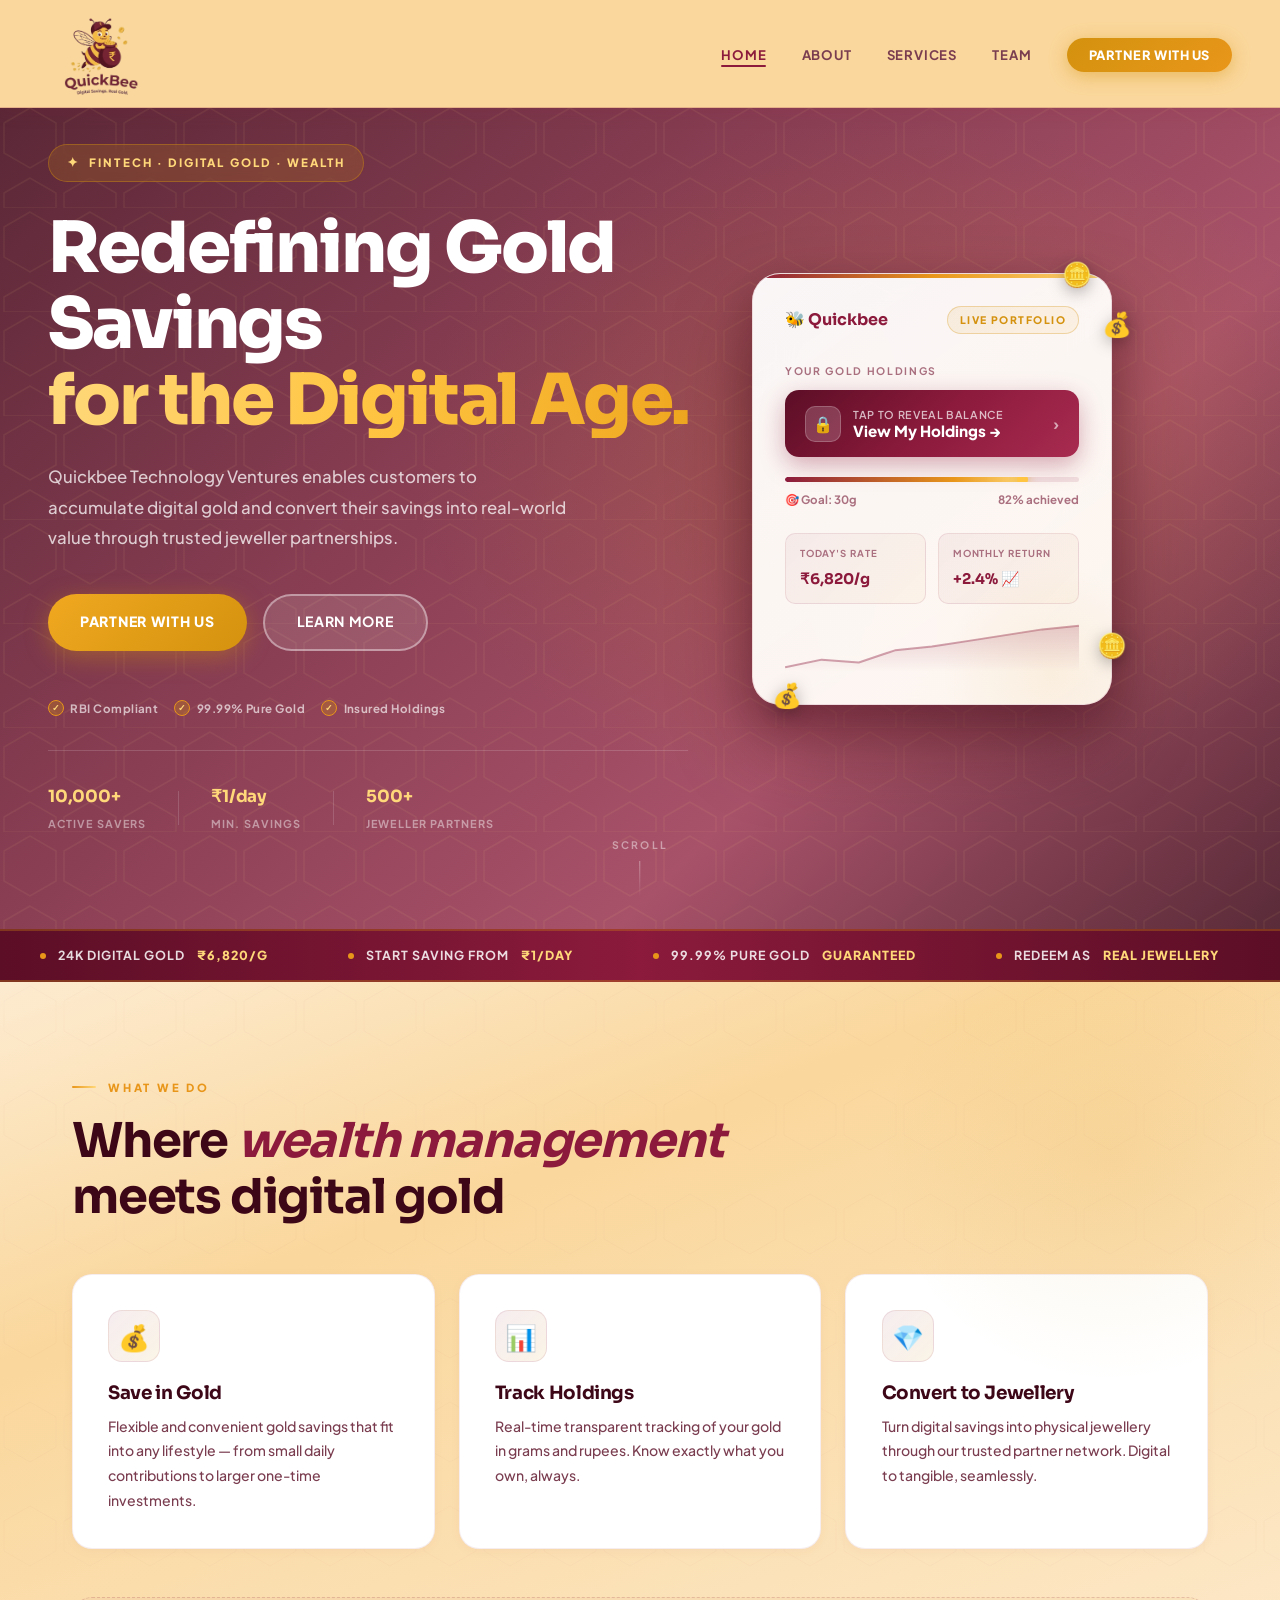
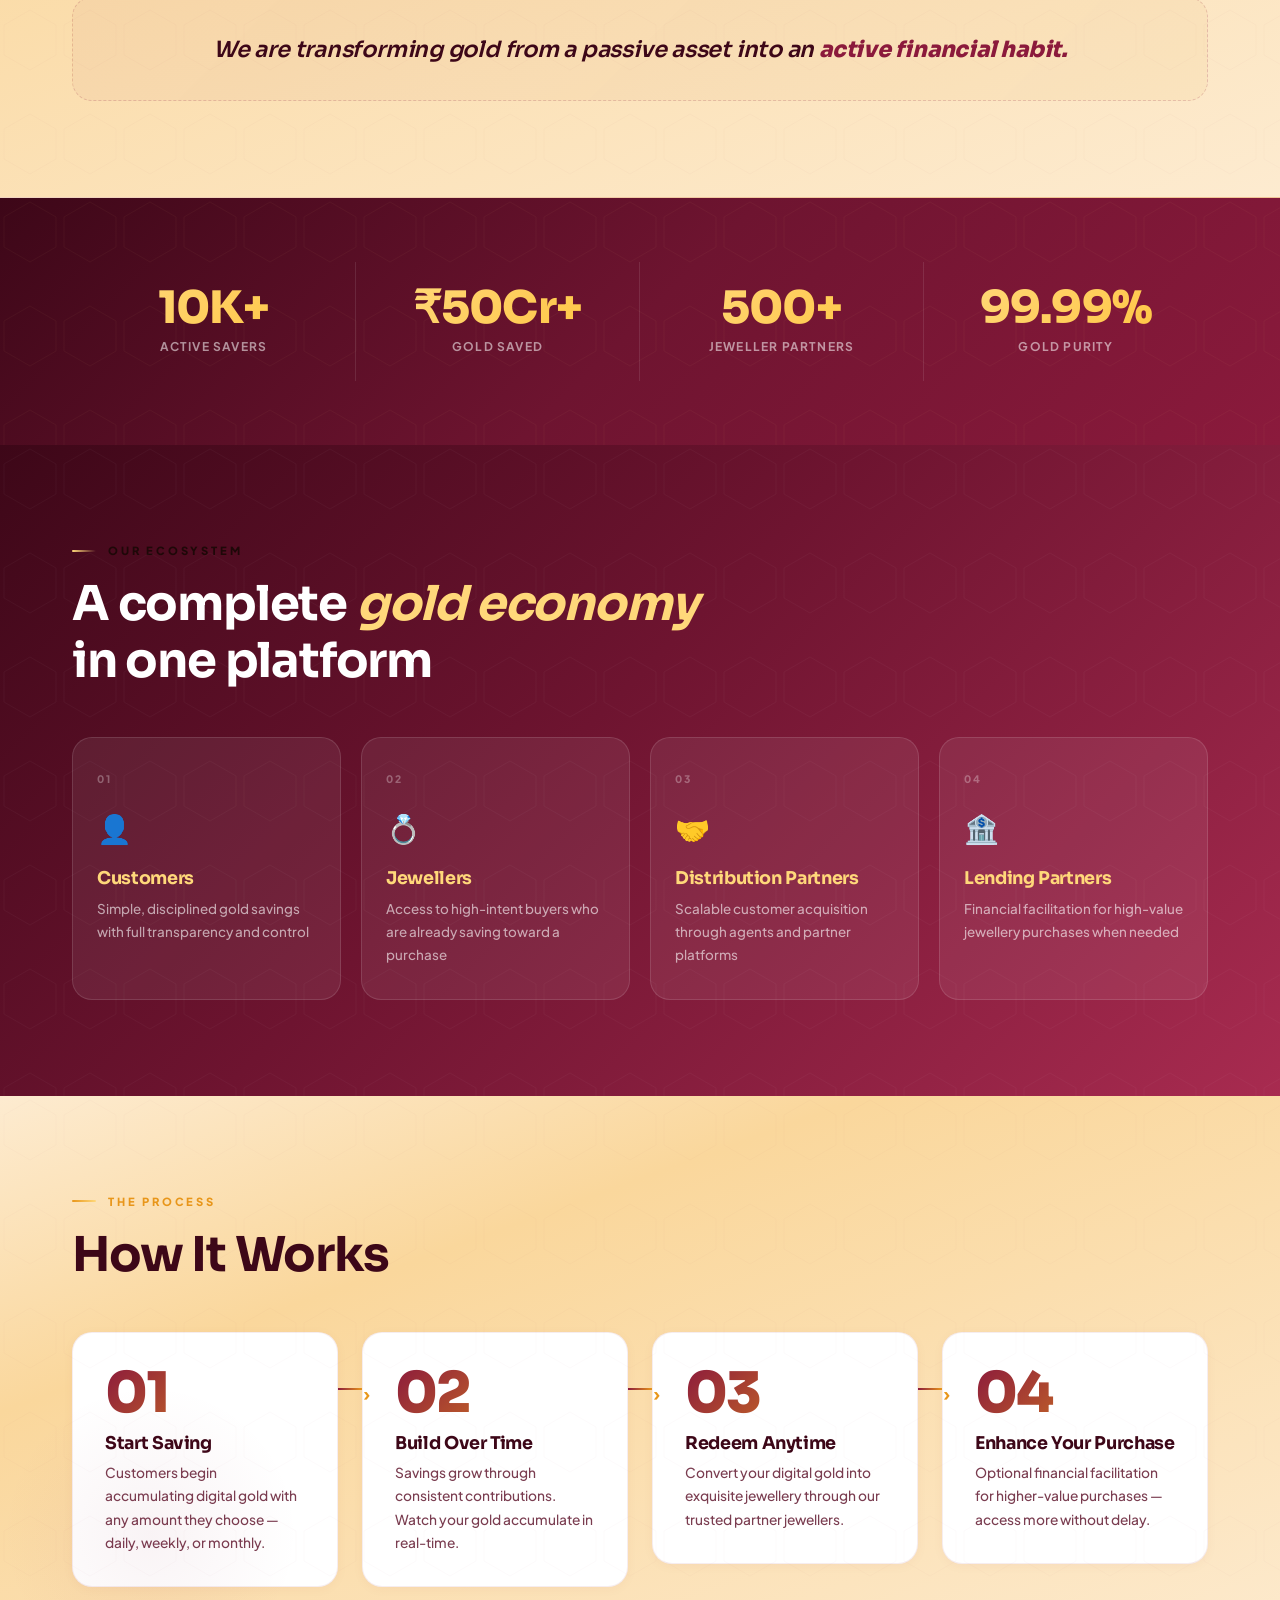
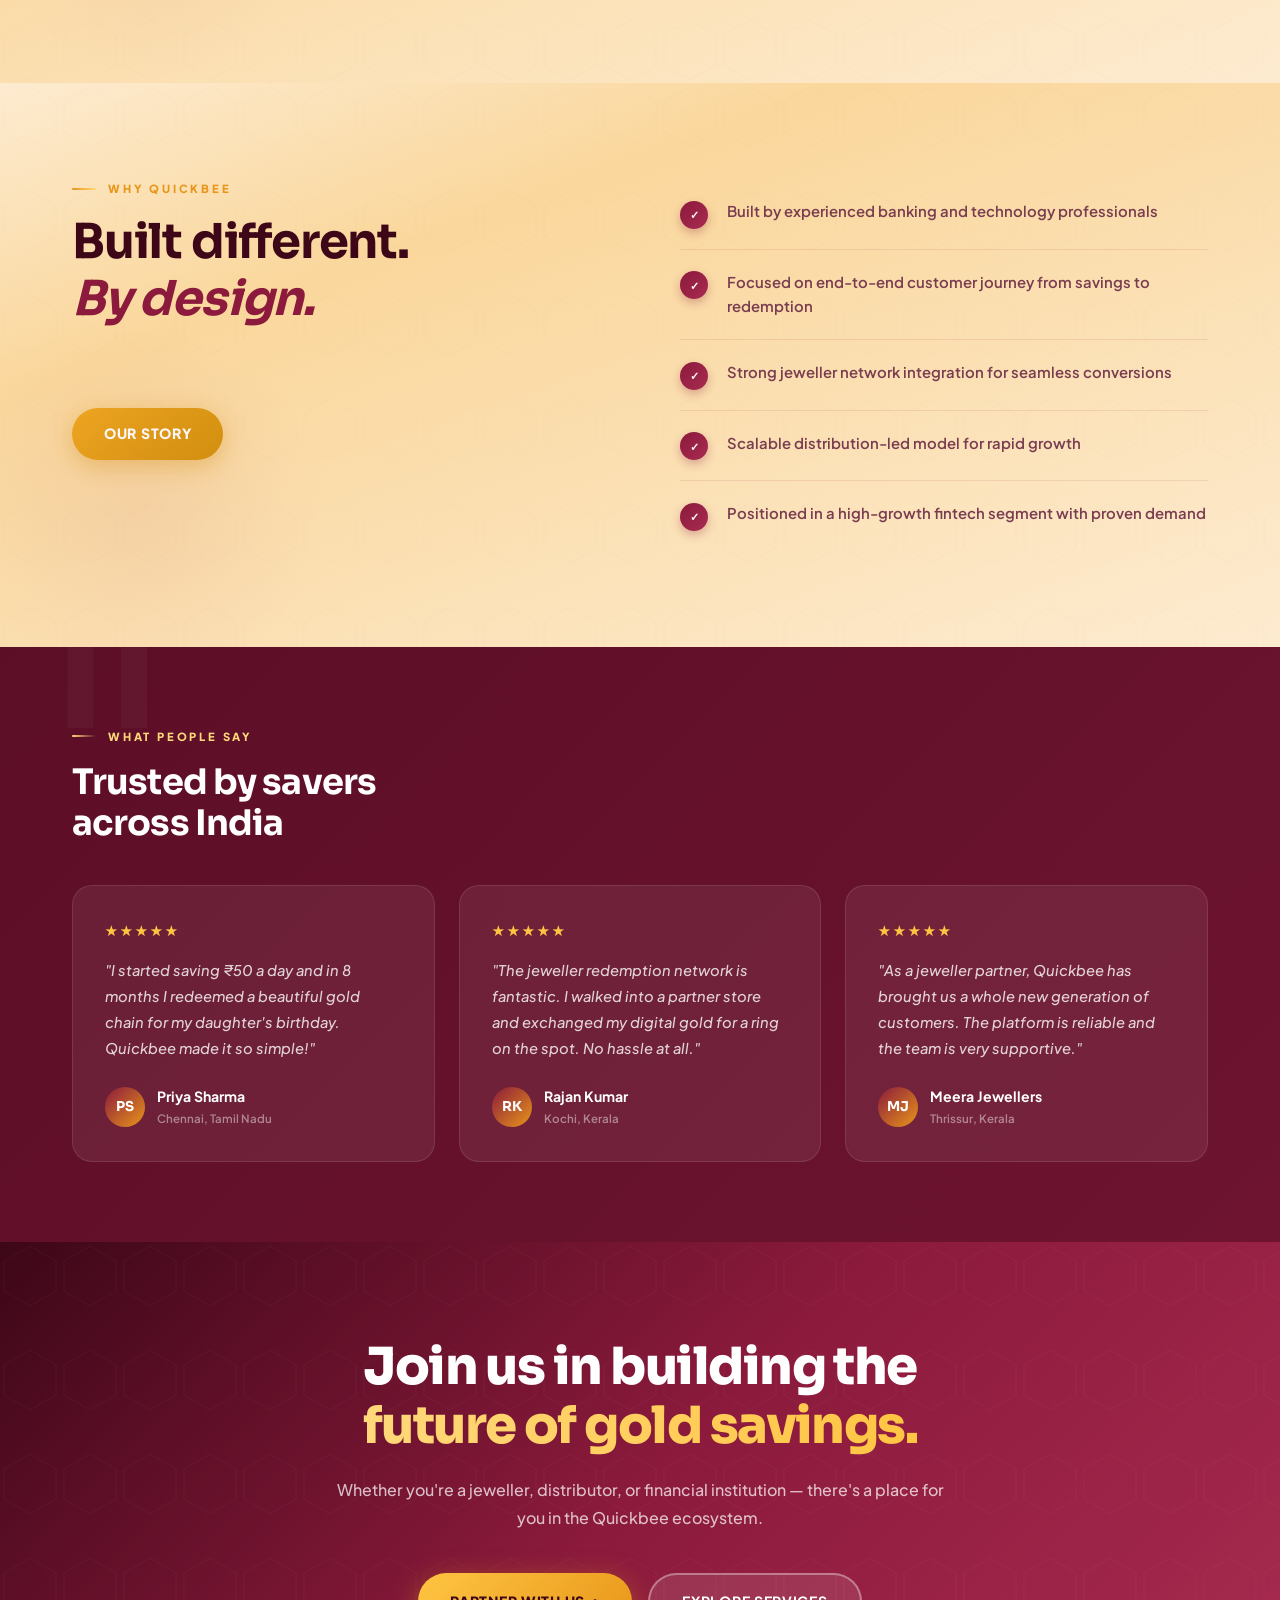
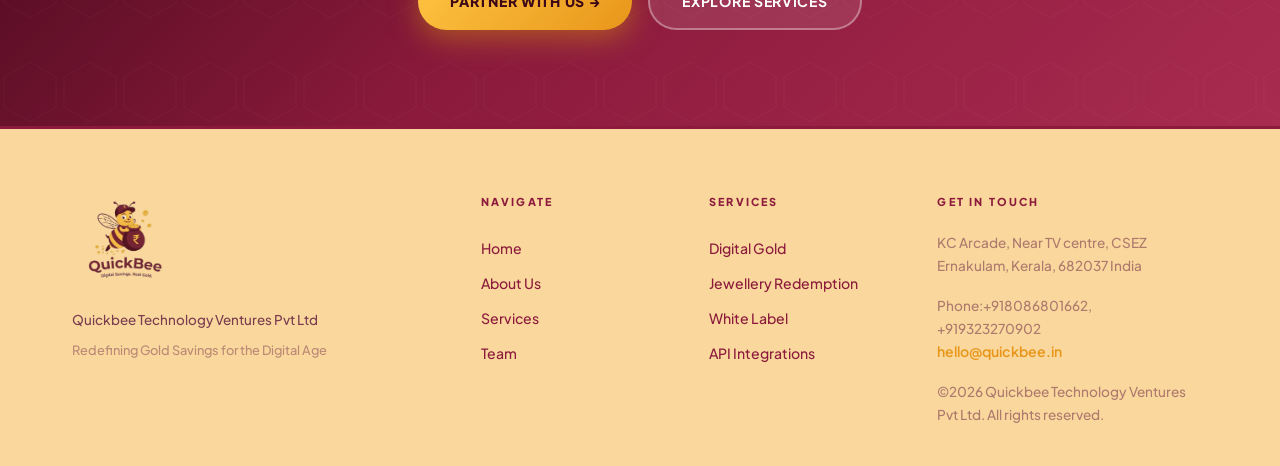
==== index.html @ 86c21763 "Add files via upload" ====
<!DOCTYPE html>
<html lang="en">
<head>
  <meta charset="UTF-8" />
  <meta name="viewport" content="width=device-width, initial-scale=1.0" />
  <title>Quickbee — Redefining Gold Savings</title>
  <link rel="stylesheet" href="styles.css" />
  <link rel="preconnect" href="https://fonts.googleapis.com">
  <link rel="preconnect" href="https://fonts.gstatic.com" crossorigin>
  <link href="https://fonts.googleapis.com/css2?family=Sora:wght@400;600;700;800&family=Plus+Jakarta+Sans:ital,wght@0,400;0,500;0,600;0,700;0,800;1,500&display=swap" rel="stylesheet">
</head>
<body>

<!-- NAV -->
<nav class="nav" id="nav">
  <a href="index.html" class="nav-logo">
  <img src="logo.png" alt="Quickbee" class="nav-logo-img">
</a>
  <ul class="nav-links">
    <li><a href="index.html" class="active">Home</a></li>
    <li><a href="about.html">About</a></li>
    <li><a href="services.html">Services</a></li>
    <li><a href="team.html">Team</a></li>
    <li><a href="#contact" class="nav-cta">Partner With Us</a></li>
  </ul>
  <button class="hamburger" id="hamburger">
    <span></span><span></span><span></span>
  </button>
</nav>

<!-- HERO -->
<section class="hero">
  <div class="hero-bg"></div>
  <div class="hero-hex"></div>

  <div class="hero-content">
    <div class="hero-badge reveal">Fintech · Digital Gold · Wealth
</div>
    <h1 class="hero-title reveal">
      Redefining Gold Savings<br/>
      <em>for the Digital Age.</em>
    </h1>
    <p class="hero-sub reveal">
      Quickbee Technology Ventures enables customers to accumulate digital gold and convert their savings into real-world value through trusted jeweller partnerships.
    </p>
    <div class="hero-ctas reveal">
      <a href="#contact" class="btn-gold">Partner with us</a>
      <a href="about.html" class="btn-outline">Learn more</a>
    </div>
    <div class="hero-trust reveal">
      <div class="trust-badge"><span class="dot">✓</span> RBI Compliant</div>
      <div class="trust-badge"><span class="dot">✓</span> 99.99% Pure Gold</div>
      <div class="trust-badge"><span class="dot">✓</span> Insured Holdings</div>
    </div>
    <div class="hero-stats reveal">
      <div class="stat">
        <span class="stat-num">10,000+</span>
        <span class="stat-label">Active Savers</span>
      </div>
      <div class="stat-divider"></div>
      <div class="stat">
        <span class="stat-num">₹1/day</span>
        <span class="stat-label">Min. Savings</span>
      </div>
      <div class="stat-divider"></div>
      <div class="stat">
        <span class="stat-num">500+</span>
        <span class="stat-label">Jeweller Partners</span>
      </div>
    </div>
  </div>

  <div class="hero-visual reveal">
    <span class="coin coin-1">🪙</span>
    <span class="coin coin-2">💰</span>
    <span class="coin coin-3">🪙</span>
    <span class="coin coin-4">💰</span>
    <div class="gold-card">
      <div class="gc-header">
        <span class="gc-logo">🐝 Quickbee</span>
        <span class="gc-tag">Live Portfolio</span>
      </div>
      <div class="gc-amount">
        <span class="gc-label">Your Gold Holdings</span>
        <button class="gc-view-btn" onclick="document.getElementById('loginModal').classList.add('active')">
          <div class="gc-view-icon">🔒</div>
          <div class="gc-view-text">
            <span>Tap to reveal balance</span>
            <span>View My Holdings →</span>
          </div>
          <span class="gc-view-arrow">›</span>
        </button>
      </div>
      <div class="gc-bar"><div class="gc-progress"></div></div>
      <div class="gc-footer">
        <span>🎯 Goal: 30g</span>
        <span>82% achieved</span>
      </div>
      <div class="gc-mini-stats">
        <div class="gc-mini-stat">
          <span class="gc-mini-label">Today's Rate</span>
          <span class="gc-mini-value">₹6,820/g</span>
        </div>
        <div class="gc-mini-stat">
          <span class="gc-mini-label">Monthly Return</span>
          <span class="gc-mini-value">+2.4% 📈</span>
        </div>
      </div>
      <div class="gc-sparkline">
        <svg viewBox="0 0 200 55" preserveAspectRatio="none">
          <defs>
            <linearGradient id="sparkGrad" x1="0" x2="0" y1="0" y2="1">
              <stop offset="0%" stop-color="rgba(139,26,60,0.3)"/>
              <stop offset="100%" stop-color="rgba(139,26,60,0)"/>
            </linearGradient>
          </defs>
          <polyline points="0,50 25,42 50,45 75,32 100,28 125,22 150,16 175,10 200,6" fill="none" stroke="rgba(139,26,60,0.6)" stroke-width="2" stroke-linejoin="round"/>
          <polyline points="0,55 0,50 25,42 50,45 75,32 100,28 125,22 150,16 175,10 200,6 200,55" fill="url(#sparkGrad)"/>
        </svg>
      </div>
    </div>
  </div>

  <!-- LOGIN MODAL -->
  <div class="login-modal-overlay" id="loginModal" onclick="if(event.target===this) this.classList.remove('active')">
    <div class="login-modal">
      <button class="login-modal-close" onclick="document.getElementById('loginModal').classList.remove('active')">✕</button>
      <div class="login-modal-icon">🐝</div>
      <h3>Welcome Back!</h3>
      <p>Please log in to your Quickbee account to view your gold holdings and savings progress.</p>
      <button class="login-modal-btn">Login to Continue</button>
      <p class="login-modal-sub">New here? <a href="#">Create a free account →</a></p>
    </div>
  </div>

  <div class="scroll-hint">
    <span>Scroll</span>
    <div class="scroll-line"></div>
  </div>
</section>

<!-- TICKER STRIP -->
<div class="ticker-strip">
  <div class="ticker-inner">
    <div class="ticker-item"><span class="ticker-dot"></span> 24K Digital Gold <span class="ticker-gold">₹6,820/g</span></div>
    <div class="ticker-item"><span class="ticker-dot"></span> Start Saving from <span class="ticker-gold">₹1/day</span></div>
    <div class="ticker-item"><span class="ticker-dot"></span> 99.99% Pure Gold <span class="ticker-gold">Guaranteed</span></div>
    <div class="ticker-item"><span class="ticker-dot"></span> Redeem as <span class="ticker-gold">Real Jewellery</span></div>
    <div class="ticker-item"><span class="ticker-dot"></span> 500+ Jeweller Partners <span class="ticker-gold">Across India</span></div>
    <div class="ticker-item"><span class="ticker-dot"></span> Monthly Returns <span class="ticker-gold">+2.4%</span></div>
    <div class="ticker-item"><span class="ticker-dot"></span> 24K Digital Gold <span class="ticker-gold">₹6,820/g</span></div>
    <div class="ticker-item"><span class="ticker-dot"></span> Start Saving from <span class="ticker-gold">₹1/day</span></div>
    <div class="ticker-item"><span class="ticker-dot"></span> 99.99% Pure Gold <span class="ticker-gold">Guaranteed</span></div>
    <div class="ticker-item"><span class="ticker-dot"></span> Redeem as <span class="ticker-gold">Real Jewellery</span></div>
    <div class="ticker-item"><span class="ticker-dot"></span> 500+ Jeweller Partners <span class="ticker-gold">Across India</span></div>
    <div class="ticker-item"><span class="ticker-dot"></span> Monthly Returns <span class="ticker-gold">+2.4%</span></div>
  </div>
</div>

<!-- WHAT WE DO -->
<section class="what-we-do section-pad">
  <div class="container">
    <div class="section-label reveal">What We Do</div>
    <h2 class="section-title reveal">
      Where <em>wealth management</em><br/>meets digital gold
    </h2>
    <div class="wwd-grid">
      <div class="wwd-card reveal" style="--delay:0.1s">
        <div class="wwd-icon">💰</div>
        <h3>Save in Gold</h3>
        <p>Flexible and convenient gold savings that fit into any lifestyle — from small daily contributions to larger one-time investments.</p>
      </div>
      <div class="wwd-card reveal" style="--delay:0.2s">

        <div class="wwd-icon">📊</div>
        <h3>Track Holdings</h3>
        <p>Real-time transparent tracking of your gold in grams and rupees. Know exactly what you own, always.</p>
      </div>
      <div class="wwd-card reveal" style="--delay:0.3s">

        <div class="wwd-icon">💎</div>
        <h3>Convert to Jewellery</h3>
        <p>Turn digital savings into physical jewellery through our trusted partner network. Digital to tangible, seamlessly.</p>
      </div>
    </div>
    <div class="wwd-statement reveal">
      <p>We are transforming gold from a passive asset into an <strong>active financial habit.</strong></p>
    </div>
  </div>
</section>

<!-- NUMBERS -->
<section class="numbers-section">
  <div class="container">
    <div class="numbers-grid">
      <div class="number-item reveal">
        <div class="number-value">10K+</div>
        <div class="number-label">Active Savers</div>
      </div>
      <div class="number-item reveal" style="--delay:0.1s">
        <div class="number-value">₹50Cr+</div>
        <div class="number-label">Gold Saved</div>
      </div>
      <div class="number-item reveal" style="--delay:0.2s">
        <div class="number-value">500+</div>
        <div class="number-label">Jeweller Partners</div>
      </div>
      <div class="number-item reveal" style="--delay:0.3s">
        <div class="number-value">99.99%</div>
        <div class="number-label">Gold Purity</div>
      </div>
    </div>
  </div>
</section>


<!-- ECOSYSTEM -->
<section class="ecosystem">
  <div class="container">
    <div class="section-label reveal" style="color: var(--gold-light)">Our Ecosystem</div>
    <h2 class="section-title reveal" style="color: #fff">
      A complete <em>gold economy</em><br/>in one platform
    </h2>
    <div class="eco-grid">
      <div class="eco-card reveal" style="--delay:0.05s">
        <div class="eco-num">01</div>
        <div class="eco-icon">👤</div>
        <h3>Customers</h3>
        <p>Simple, disciplined gold savings with full transparency and control</p>
      </div>
      <div class="eco-card reveal" style="--delay:0.15s">
        <div class="eco-num">02</div>
        <div class="eco-icon">💍</div>
        <h3>Jewellers</h3>
        <p>Access to high-intent buyers who are already saving toward a purchase</p>
      </div>
      <div class="eco-card reveal" style="--delay:0.25s">
        <div class="eco-num">03</div>
        <div class="eco-icon">🤝</div>
        <h3>Distribution Partners</h3>
        <p>Scalable customer acquisition through agents and partner platforms</p>
      </div>
      <div class="eco-card reveal" style="--delay:0.35s">
        <div class="eco-num">04</div>
        <div class="eco-icon">🏦</div>
        <h3>Lending Partners</h3>
        <p>Financial facilitation for high-value jewellery purchases when needed</p>
      </div>
    </div>
  </div>
</section>

<!-- HOW IT WORKS -->
<section class="how-it-works section-pad">
  <div class="container">
    <div class="section-label reveal">The Process</div>
    <h2 class="section-title reveal">How It Works</h2>
    <div class="steps">
      <div class="step reveal" style="--delay:0.0s">
        <div class="step-num">01</div>
        <div class="step-body">
          <h3>Start Saving</h3>
          <p>Customers begin accumulating digital gold with any amount they choose — daily, weekly, or monthly.</p>
        </div>
      </div>
      <div class="step-connector reveal"></div>
      <div class="step reveal" style="--delay:0.15s">
        <div class="step-num">02</div>
        <div class="step-body">
          <h3>Build Over Time</h3>
          <p>Savings grow through consistent contributions. Watch your gold accumulate in real-time.</p>
        </div>
      </div>
      <div class="step-connector reveal"></div>
      <div class="step reveal" style="--delay:0.3s">
        <div class="step-num">03</div>
        <div class="step-body">
          <h3>Redeem Anytime</h3>
          <p>Convert your digital gold into exquisite jewellery through our trusted partner jewellers.</p>
        </div>
      </div>
      <div class="step-connector reveal"></div>
      <div class="step reveal" style="--delay:0.45s">
        <div class="step-num">04</div>
        <div class="step-body">
          <h3>Enhance Your Purchase</h3>
          <p>Optional financial facilitation for higher-value purchases — access more without delay.</p>
        </div>
      </div>
    </div>
  </div>
</section>

<!-- WHY QUICKBEE -->
<section class="why-section section-pad">
  <div class="container why-container">
    <div class="why-left reveal">
      <div class="section-label">Why Quickbee</div>
      <h2 class="section-title">Built different.<br/><em>By design.</em></h2>
      <a href="about.html" class="btn-gold" style="margin-top:2rem; display:inline-block">Our Story</a>
    </div>
    <div class="why-right">
      <div class="why-item reveal" style="--delay:0.05s">
        <div class="why-check">✓</div>
        <p>Built by experienced banking and technology professionals</p>
      </div>
      <div class="why-item reveal" style="--delay:0.1s">
        <div class="why-check">✓</div>
        <p>Focused on end-to-end customer journey from savings to redemption</p>
      </div>
      <div class="why-item reveal" style="--delay:0.15s">
        <div class="why-check">✓</div>
        <p>Strong jeweller network integration for seamless conversions</p>
      </div>
      <div class="why-item reveal" style="--delay:0.2s">
        <div class="why-check">✓</div>
        <p>Scalable distribution-led model for rapid growth</p>
      </div>
      <div class="why-item reveal" style="--delay:0.25s">
        <div class="why-check">✓</div>
        <p>Positioned in a high-growth fintech segment with proven demand</p>
      </div>
    </div>
  </div>
</section>

<!-- CTA BANNER -->
<!-- TESTIMONIALS -->
<section class="testimonials section-pad">
  <div class="container">
    <div class="section-label">What People Say</div>
    <h2 class="section-title">Trusted by savers<br/>across India</h2>
    <div class="testi-grid">
      <div class="testi-card reveal">
        <div class="testi-stars">★★★★★</div>
        <p class="testi-text">"I started saving ₹50 a day and in 8 months I redeemed a beautiful gold chain for my daughter's birthday. Quickbee made it so simple!"</p>
        <div class="testi-author">
          <div class="testi-avatar">PS</div>
          <div>
            <div class="testi-name">Priya Sharma</div>
            <div class="testi-loc">Chennai, Tamil Nadu</div>
          </div>
        </div>
      </div>
      <div class="testi-card reveal" style="--delay:0.1s">
        <div class="testi-stars">★★★★★</div>
        <p class="testi-text">"The jeweller redemption network is fantastic. I walked into a partner store and exchanged my digital gold for a ring on the spot. No hassle at all."</p>
        <div class="testi-author">
          <div class="testi-avatar">RK</div>
          <div>
            <div class="testi-name">Rajan Kumar</div>
            <div class="testi-loc">Kochi, Kerala</div>
          </div>
        </div>
      </div>
      <div class="testi-card reveal" style="--delay:0.2s">
        <div class="testi-stars">★★★★★</div>
        <p class="testi-text">"As a jeweller partner, Quickbee has brought us a whole new generation of customers. The platform is reliable and the team is very supportive."</p>
        <div class="testi-author">
          <div class="testi-avatar">MJ</div>
          <div>
            <div class="testi-name">Meera Jewellers</div>
            <div class="testi-loc">Thrissur, Kerala</div>
          </div>
        </div>
      </div>
    </div>
  </div>
</section>


<section class="cta-banner" id="contact">
  <div class="cta-bg">
    <div class="gold-orb orb1"></div>
    <div class="gold-orb orb2"></div>
  </div>
  <div class="container cta-content">
    <h2 class="reveal">Join us in building the<br/><em>future of gold savings.</em></h2>
    <p class="reveal">Whether you're a jeweller, distributor, or financial institution — there's a place for you in the Quickbee ecosystem.</p>
    <div class="cta-actions reveal">
      <a href="mailto:hello@quickbee.in" class="btn-gold">Partner With Us →</a>
      <a href="services.html" class="btn-outline-light">Explore Services</a>
    </div>
  </div>
</section>

<!-- FOOTER -->
<footer class="footer">
  <div class="container footer-grid">
    <div class="footer-brand">
       <a href="index.html" class="nav-logo">
  <img src="logo.png" alt="Quickbee" class="nav-logo-img">
</a>
      <p>Quickbee Technology Ventures Pvt Ltd</p>
      <p style="margin-top:0.5rem; font-size:0.8rem; opacity:0.5">Redefining Gold Savings for the Digital Age</p>
    </div>
    <div class="footer-links">
      <h4>Navigate</h4>
      <a href="index.html">Home</a>
      <a href="about.html">About Us</a>
      <a href="services.html">Services</a>
      <a href="team.html">Team</a>
    </div>
    <div class="footer-links">
      <h4>Services</h4>
      <a href="services.html">Digital Gold</a>
      <a href="services.html">Jewellery Redemption</a>
      <a href="services.html">White Label</a>
      <a href="services.html">API Integrations</a>
    </div>
    <div class="footer-contact">
      <h4>Get In Touch</h4>
	        <p style="margin-top:1rem; font-size:0.85rem; opacity:0.6">KC Arcade, Near TV centre, CSEZ
Ernakulam, Kerala, 682037
India
</p>
<p style="margin-top:1rem; font-size:0.85rem; opacity:0.6">Phone:+918086801662, <br>
        +919323270902

</p>
      <a href="mailto:hello@quickbee.in">hello@quickbee.in</a>
      <p style="margin-top:1rem; font-size:0.85rem; opacity:0.6">©2026 Quickbee Technology Ventures Pvt Ltd. All rights reserved.</p>
    </div>
  </div>
</footer>

<script src="main.js"></script>
</body>
</html>
---- styles.css ----
/* ============================================================
   QUICKBEE — Premium Redesign
   Fonts: Plus Jakarta Sans (body) + Sora (display)
   Theme: Dark hero, warm maroon/gold, rich sections
   ============================================================ */

/* --- TOKENS --- */
:root {
  --maroon:       #8B1A3C;
  --maroon-dark:  #5C0E26;
  --maroon-deep:  #3D0718;
  --maroon-mid:   #A82B50;
  --maroon-rich:  #6E1430;

  --gold:         #D4920E;
  --gold-bright:  #F0A820;
  --gold-warm:    #E8961A;
  --gold-pale:    #FFD87A;
  --gold-honey:   #FFC542;

  --cream:        #FFF9F2;
  --cream2:       #FFF3E5;
  --cream3:       #FDEBD2;
  --peach:        #FFE5CC;
  --warm-white:   #FFFAF5;

  --text:         #1E0808;
  --text-body:    #4A1525;
  --text-muted:   #7A3D50;
  --text-light:   #AA7080;
  --white:        #FFFFFF;

  --radius:       12px;
  --radius-lg:    20px;
  --radius-xl:    28px;
  --transition:   0.3s cubic-bezier(.25,.46,.45,.94);

  /* Section backgrounds */
  --section-alt: #fdebd0;
  --section-dark: linear-gradient(135deg, #3D0718 0%, #6E1430 50%, #8B1A3C 100%);
}

/* ============================================================
   RESET & BASE
   ============================================================ */
*, *::before, *::after { box-sizing: border-box; margin: 0; padding: 0; }
html { scroll-behavior: smooth; font-size: 16px; }

body {
  background: var(--cream);
  color: var(--text);
  font-family: 'Plus Jakarta Sans', sans-serif;
  font-weight: 400;
  line-height: 1.7;
  overflow-x: hidden;
}

img { max-width: 100%; display: block; }
a { text-decoration: none; color: inherit; }

h1, h2, h3 {
  font-family: 'Sora', sans-serif;
  line-height: 1.15;
  font-weight: 700;
  letter-spacing: -0.02em;
}

em { font-style: italic; color: var(--maroon); }

/* em inside dark backgrounds should be gold, not maroon */
.page-hero em,
.ecosystem em,
.testimonials em,
.cta-banner em,
.numbers-section em { color: var(--gold-pale); -webkit-text-fill-color: var(--gold-pale); }
.container { max-width: 1200px; margin: 0 auto; padding: 0 2rem; }
.section-pad { padding: 6rem 0; }

/* ============================================================
   NAV
   ============================================================ */
.nav {
  position: fixed;
  top: 0; left: 0; right: 0;
  z-index: 200;
  display: flex;
  align-items: center;
  justify-content: space-between;
  padding: 0.6rem 3rem;
  transition: var(--transition);
background: #FAD79C;
border-bottom: 1px solid rgba(139,26,60,0.2);
box-shadow: 0 2px 20px rgba(139,26,60,0.1);
}

.nav.scrolled {
  background: #FAD79C;
  border-bottom-color: rgba(139,26,60,0.2);
  backdrop-filter: none;
  -webkit-backdrop-filter: none;
  box-shadow: 0 4px 20px rgba(139,26,60,0.15);
}

/* On dark hero, nav links are white */

.nav-logo-img {
  height: 88px;
  width: auto;
  max-width: 200px;
  object-fit: contain;
  transition: height 0.3s ease;
}

.nav.scrolled .nav-logo-img {
  height: 80px;
}

.nav-logo {
  display: flex;
  align-items: center;
}
.nav-links {
	color: var(--maroon);

  display: flex;
  align-items: center;
  gap: 2.2rem;
  list-style: none;
}

.nav-links a {
  font-size: 0.82rem;
  font-weight: 700;
  letter-spacing: 0.06em;
  text-transform: uppercase;
  color: var(--text-muted);
  transition: color var(--transition);
  position: relative;
}

.nav-links a::after {
  content: '';
  position: absolute;
  bottom: -4px;
  left: 0; right: 0;
  height: 2px;
  background: var(--maroon);
  border-radius: 2px;
  transform: scaleX(0);
  transition: transform var(--transition);
}

.nav-links a:hover::after,
.nav-links a.active::after { transform: scaleX(1); }
.nav-links a:hover,
.nav-links a.active { color: var(--maroon); }
.nav:not(.scrolled) .nav-links a:hover { color: var(--maroon); }

.nav-cta {
  background: linear-gradient(135deg, var(--gold) 0%, var(--gold-warm) 100%) !important;
  color: #fff !important;
  padding: 0.55rem 1.4rem !important;
  border-radius: 50px !important;
  font-size: 0.8rem !important;
  font-weight: 800 !important;
  letter-spacing: 0.04em !important;
  box-shadow: 0 4px 18px rgba(212,146,14,0.45) !important;
  transition: all var(--transition) !important;
}
.nav-cta:hover {
  transform: translateY(-2px) !important;
  box-shadow: 0 8px 28px rgba(212,146,14,0.55) !important;
}
.nav-cta::after { display: none !important; }

.hamburger {
  display: none;
  flex-direction: column;
  gap: 5px;
  background: none;
  border: none;
  cursor: pointer;
  padding: 4px;
}
.hamburger span {
  display: block;
  width: 24px;
  height: 2.5px;
  background: var(--maroon);
  border-radius: 2px;
  transition: var(--transition);
}

/* ============================================================
   BUTTONS
   ============================================================ */
.btn-gold {
  display: inline-flex;
  align-items: center;
  gap: 0.5rem;
  background: linear-gradient(135deg, var(--gold-bright) 0%, var(--gold) 100%);
  color: #fff;
  font-family: 'Plus Jakarta Sans', sans-serif;
  font-size: 0.88rem;
  font-weight: 800;
  letter-spacing: 0.05em;
  text-transform: uppercase;
  padding: 0.9rem 2rem;
  border-radius: 50px;
  border: none;
  cursor: pointer;
  transition: all var(--transition);
  box-shadow: 0 6px 24px rgba(212,146,14,0.4);
}
.btn-gold:hover {
  transform: translateY(-3px);
  box-shadow: 0 14px 36px rgba(212,146,14,0.5);
  filter: brightness(1.08);
}

.btn-outline {
  display: inline-flex;
  align-items: center;
  background: rgba(255,255,255,0.12);
  color: #fff;
  font-family: 'Plus Jakarta Sans', sans-serif;
  font-size: 0.88rem;
  font-weight: 700;
  letter-spacing: 0.05em;
  text-transform: uppercase;
  padding: 0.9rem 2rem;
  border-radius: 50px;
  border: 2px solid rgba(255,255,255,0.4);
  cursor: pointer;
  transition: var(--transition);
}
.btn-outline:hover {
  background: rgba(255,255,255,0.22);
  border-color: rgba(255,255,255,0.75);
  transform: translateY(-2px);
}

/* On light backgrounds */
.btn-outline.dark {
  background: transparent;
  color: var(--maroon);
  border-color: var(--maroon);
}
.btn-outline.dark:hover {
  background: var(--maroon);
  color: #fff;
}

.btn-outline-light {
  display: inline-flex;
  align-items: center;
  background: rgba(255,255,255,0.1);
  color: #fff;
  font-size: 0.88rem;
  font-weight: 700;
  letter-spacing: 0.05em;
  text-transform: uppercase;
  padding: 0.9rem 2rem;
  border-radius: 50px;
  border: 2px solid rgba(255,255,255,0.35);
  cursor: pointer;
  transition: var(--transition);
}
.btn-outline-light:hover { background: rgba(255,255,255,0.2); border-color: rgba(255,255,255,0.65); }

/* ============================================================
   REVEAL ANIMATION
   ============================================================ */
.reveal {
  opacity: 0;
  transform: translateY(30px);
  transition: opacity 0.75s cubic-bezier(.22,.61,.36,1), transform 0.75s cubic-bezier(.22,.61,.36,1);
  transition-delay: var(--delay, 0s);
}
.reveal.in-view { opacity: 1; transform: none; }

/* ============================================================
   SECTION LABELS
   ============================================================ */
.section-label {
  font-family: 'Plus Jakarta Sans', sans-serif;
  font-size: 0.7rem;
  font-weight: 800;
  letter-spacing: 0.25em;
  text-transform: uppercase;
  color: var(--gold-warm);
  margin-bottom: 1rem;
  display: flex;
  align-items: center;
  gap: 0.75rem;
}
.section-label::before {
  content: '';
  display: inline-block;
  width: 24px;
  height: 2px;
  background: linear-gradient(90deg, var(--gold-warm), var(--gold-pale));
  border-radius: 2px;
}

.section-title {
  font-family: 'Sora', sans-serif;
  font-size: clamp(2rem, 4vw, 3rem);
  font-weight: 700;
  line-height: 1.18;
  color: var(--maroon-deep);
  margin-bottom: 3rem;
  letter-spacing: -0.025em;
}

/* ============================================================
   HERO — DARK with gold background image
   ============================================================ */
.hero {
  min-height: 100vh;
  display: flex;
  align-items: center;
  position: relative;
  overflow: hidden;
  padding: 9rem 3rem 6rem;
  gap: 4rem;
  max-width: 100%;
}

/* Dark overlay over bg image */
.hero::before {
  content: '';
  position: absolute;
  inset: 0;
  background:
    linear-gradient(135deg,
      rgba(61,7,24,0.88) 0%,
      rgba(110,20,48,0.82) 40%,
      rgba(139,26,60,0.75) 70%,
      rgba(61,7,24,0.85) 100%);
  z-index: 1;
}

/* Animated shimmer */
.hero::after {
  content: '';
  position: absolute;
  inset: 0;
  background: radial-gradient(ellipse 700px 500px at 70% 50%, rgba(212,146,14,0.18) 0%, transparent 70%);
  z-index: 1;
  animation: shimmer 6s ease-in-out infinite alternate;
}

@keyframes shimmer {
  from { opacity: 0.5; transform: scale(1); }
  to   { opacity: 1;   transform: scale(1.05); }
}

/* Background image via hero-bg div */
.hero-bg {
  position: absolute !important;
  inset: 0 !important;
  background-image: url('https://images.unsplash.com/photo-1610375461246-83df859d849d?w=1800&q=80') !important;
  background-size: cover !important;
  background-position: center !important;
  background-attachment: fixed !important;
  opacity: 1 !important;
  z-index: 0 !important;
  transform: scale(1.05);
  animation: bgZoom 20s ease-in-out infinite alternate;
}
.hero-bg .gold-orb,
.hero-bg .grid-lines { display: none; }

@keyframes bgZoom {
  from { transform: scale(1); }
  to   { transform: scale(1.06); }
}

/* Honeycomb pattern overlay */
.hero-hex {
  position: absolute;
  inset: 0;
  z-index: 1;
  opacity: 0.07;
  background-image: url("data:image/svg+xml,%3Csvg xmlns='http://www.w3.org/2000/svg' width='60' height='104'%3E%3Cpath d='M30 4L4 19v30l26 15 26-15V19z' fill='none' stroke='%23FFD87A' stroke-width='1.5'/%3E%3Cpath d='M30 74L4 89v15h52V89z' fill='none' stroke='%23FFD87A' stroke-width='1.5'/%3E%3C/svg%3E");
  background-size: 60px 104px;
  pointer-events: none;
}

.hero-content {
  flex: 1;
  max-width: 640px;
  z-index: 2;
  position: relative;
}

.hero-badge {
  display: inline-flex;
  align-items: center;
  gap: 0.6rem;
  font-size: 0.72rem;
  font-weight: 800;
  letter-spacing: 0.18em;
  text-transform: uppercase;
  color: var(--gold-pale);
  background: rgba(212,146,14,0.18);
  border: 1.5px solid rgba(212,146,14,0.4);
  padding: 0.45rem 1.1rem;
  border-radius: 50px;
  margin-bottom: 1.75rem;
  backdrop-filter: blur(8px);
}

.hero-badge::before {
  content: '✦';
  font-size: 0.8rem;
  color: var(--gold-pale);
  animation: pulse 2s ease-in-out infinite;
}

@keyframes pulse {
  0%, 100% { opacity: 1; transform: scale(1); }
  50% { opacity: 0.5; transform: scale(0.8); }
}

.hero-title {
  font-family: 'Sora', sans-serif;
  font-size: clamp(3rem, 5.5vw, 5rem);
  font-weight: 800;
  line-height: 1.08;
  color: #fff;
  margin-bottom: 1.5rem;
  letter-spacing: -0.03em;
}

.hero-title em {
  display: block;
  font-style: normal;
  background: linear-gradient(90deg, var(--gold-pale) 0%, var(--gold-honey) 50%, var(--gold-bright) 100%);
  -webkit-background-clip: text;
  -webkit-text-fill-color: transparent;
  background-clip: text;
  font-weight: 800;
}

.hero-sub {
  font-size: 1.05rem;
  color: rgba(255,255,255,0.75);
  line-height: 1.82;
  margin-bottom: 2.5rem;
  max-width: 520px;
  font-weight: 500;
}

.hero-ctas {
  display: flex;
  gap: 1rem;
  flex-wrap: wrap;
  margin-bottom: 3rem;
}

/* Trust badges */
.hero-trust {
  display: flex;
  align-items: center;
  gap: 1rem;
  flex-wrap: wrap;
  margin-bottom: 2rem;
}

.trust-badge {
  display: flex;
  align-items: center;
  gap: 0.4rem;
  font-size: 0.72rem;
  font-weight: 700;
  color: rgba(255,255,255,0.65);
  letter-spacing: 0.04em;
}

.trust-badge .dot {
  width: 16px;
  height: 16px;
  border-radius: 50%;
  background: rgba(212,146,14,0.3);
  border: 1.5px solid var(--gold-warm);
  display: flex;
  align-items: center;
  justify-content: center;
  font-size: 0.55rem;
  color: var(--gold-pale);
}

.hero-stats {
  display: flex;
  align-items: center;
  gap: 2rem;
  padding-top: 2rem;
  border-top: 1px solid rgba(255,255,255,0.15);
}

.stat { display: flex; flex-direction: column; gap: 0.2rem; }
.stat-num {
  font-family: 'Sora', sans-serif;
  font-size: 1.05rem;
  font-weight: 700;
  color: var(--gold-pale);
  letter-spacing: -0.01em;
}
.stat-label {
  font-size: 0.68rem;
  font-weight: 700;
  letter-spacing: 0.1em;
  text-transform: uppercase;
  color: rgba(255,255,255,0.45);
}
.stat-divider {
  width: 1px;
  height: 34px;
  background: rgba(255,255,255,0.15);
}

/* ============================================================
   GOLD CARD — Right side hero
   ============================================================ */
.hero-visual {
  flex: 0 0 360px;
  z-index: 2;
  position: relative;
}

/* Floating coins animation */
.coin {
  position: absolute;
  font-size: 1.5rem;
  animation: floatCoin 4s ease-in-out infinite;
  pointer-events: none;
  z-index: 3;
  filter: drop-shadow(0 4px 8px rgba(0,0,0,0.3));
}
.coin-1 { top: -20px; right: 20px; animation-delay: 0s; }
.coin-2 { top: 30px; right: -20px; animation-delay: 0.8s; }
.coin-3 { bottom: 40px; right: -15px; animation-delay: 1.6s; }
.coin-4 { bottom: -10px; left: 20px; animation-delay: 2.4s; }

@keyframes floatCoin {
  0%, 100% { transform: translateY(0) rotate(0deg); }
  50% { transform: translateY(-12px) rotate(15deg); }
}

.gold-card {
  background: linear-gradient(145deg, rgba(255,255,255,0.95) 0%, rgba(255,249,242,0.98) 100%);
  border: 1px solid rgba(139,26,60,0.12);
  border-radius: var(--radius-xl);
  padding: 2rem;
  box-shadow:
    0 40px 80px rgba(61,7,24,0.4),
    0 16px 40px rgba(61,7,24,0.25),
    inset 0 1px 0 rgba(255,255,255,1);
  position: relative;
  overflow: hidden;
  backdrop-filter: blur(20px);
}

.gold-card::before {
  content: '';
  position: absolute;
  top: 0; left: 0; right: 0;
  height: 4px;
  background: linear-gradient(90deg, var(--maroon) 0%, var(--gold-warm) 50%, var(--gold-pale) 100%);
}

.gold-card::after {
  content: '';
  position: absolute;
  bottom: -80px; right: -50px;
  width: 220px; height: 220px;
  background: radial-gradient(circle, rgba(212,146,14,0.08) 0%, transparent 70%);
  pointer-events: none;
}

.gc-header {
  display: flex;
  justify-content: space-between;
  align-items: center;
  margin-bottom: 1.75rem;
}
.gc-logo {
  font-family: 'Sora', sans-serif;
  font-size: 1rem;
  color: var(--maroon);
  font-weight: 700;
  display: flex;
  align-items: center;
  gap: 0.35rem;
}
.gc-tag {
  font-size: 0.65rem;
  letter-spacing: 0.14em;
  text-transform: uppercase;
  color: var(--gold);
  background: linear-gradient(135deg, rgba(212,146,14,0.1), rgba(240,168,32,0.08));
  padding: 0.28rem 0.75rem;
  border-radius: 20px;
  border: 1.5px solid rgba(212,146,14,0.3);
  font-weight: 800;
}

.gc-amount { margin-bottom: 1.25rem; }
.gc-label {
  display: block;
  font-size: 0.65rem;
  text-transform: uppercase;
  letter-spacing: 0.16em;
  color: var(--text-light);
  margin-bottom: 0.65rem;
  font-weight: 700;
}

.gc-view-btn {
  display: flex;
  align-items: center;
  gap: 0.75rem;
  background: linear-gradient(135deg, var(--maroon-dark) 0%, var(--maroon) 50%, var(--maroon-mid) 100%);
  color: #fff;
  border: none;
  border-radius: 14px;
  padding: 0.95rem 1.25rem;
  cursor: pointer;
  width: 100%;
  font-family: 'Plus Jakarta Sans', sans-serif;
  font-size: 0.9rem;
  font-weight: 700;
  transition: all var(--transition);
  box-shadow: 0 8px 24px rgba(139,26,60,0.35);
  position: relative;
  overflow: hidden;
}

.gc-view-btn::before {
  content: '';
  position: absolute;
  inset: 0;
  background: linear-gradient(135deg, rgba(255,255,255,0.12), transparent);
  opacity: 0;
  transition: opacity var(--transition);
}

.gc-view-btn:hover { transform: translateY(-2px); box-shadow: 0 14px 34px rgba(139,26,60,0.45); }
.gc-view-btn:hover::before { opacity: 1; }

.gc-view-icon {
  width: 36px; height: 36px;
  background: rgba(255,255,255,0.18);
  border-radius: 10px;
  display: flex; align-items: center; justify-content: center;
  font-size: 1rem;
  flex-shrink: 0;
  border: 1px solid rgba(255,255,255,0.2);
}
.gc-view-text { text-align: left; flex: 1; }
.gc-view-text span:first-child {
  display: block;
  font-size: 0.68rem;
  opacity: 0.7;
  font-weight: 600;
  letter-spacing: 0.06em;
  text-transform: uppercase;
}
.gc-view-text span:last-child { display: block; font-size: 0.95rem; font-weight: 800; }
.gc-view-arrow { font-size: 1rem; opacity: 0.6; }

/* Progress */
.gc-bar {
  height: 5px;
  background: rgba(139,26,60,0.1);
  border-radius: 3px;
  margin-bottom: 0.5rem;
  overflow: hidden;
}
.gc-progress {
  height: 100%;
  width: 82%;
  background: linear-gradient(90deg, var(--maroon) 0%, var(--gold-warm) 70%, var(--gold-pale) 100%);
  border-radius: 3px;
  position: relative;
  animation: progressFill 1.5s ease-out;
}
@keyframes progressFill { from { width: 0; } to { width: 82%; } }
.gc-progress::after {
  content: '';
  position: absolute;
  right: -2px; top: -3px;
  width: 11px; height: 11px;
  background: var(--gold-honey);
  border-radius: 50%;
  box-shadow: 0 0 12px rgba(212,146,14,0.7);
}

.gc-footer {
  display: flex;
  justify-content: space-between;
  font-size: 0.72rem;
  color: var(--text-light);
  margin-bottom: 1.5rem;
  font-weight: 700;
}

/* Mini stats inside card */
.gc-mini-stats {
  display: grid;
  grid-template-columns: 1fr 1fr;
  gap: 0.75rem;
  margin-bottom: 1rem;
}

.gc-mini-stat {
  background: linear-gradient(135deg, rgba(139,26,60,0.05), rgba(212,146,14,0.04));
  border: 1px solid rgba(139,26,60,0.1);
  border-radius: 10px;
  padding: 0.65rem 0.85rem;
}

.gc-mini-label {
  font-size: 0.6rem;
  color: var(--text-light);
  font-weight: 700;
  letter-spacing: 0.1em;
  text-transform: uppercase;
  display: block;
  margin-bottom: 0.2rem;
}

.gc-mini-value {
  font-family: 'Sora', sans-serif;
  font-size: 0.92rem;
  color: var(--maroon);
  font-weight: 700;
}

.gc-sparkline { height: 52px; opacity: 0.65; }
.gc-sparkline svg { width: 100%; height: 100%; }

/* ============================================================
   LOGIN MODAL
   ============================================================ */
.login-modal-overlay {
  display: none;
  position: fixed;
  inset: 0;
  background: rgba(30,8,8,0.65);
  backdrop-filter: blur(10px);
  -webkit-backdrop-filter: blur(10px);
  z-index: 1000;
  align-items: center;
  justify-content: center;
}
.login-modal-overlay.active { display: flex; }

.login-modal {
  background: #fff;
  border-radius: var(--radius-xl);
  padding: 2.5rem 2rem;
  width: 100%;
  max-width: 370px;
  margin: 1rem;
  box-shadow: 0 40px 80px rgba(30,8,8,0.35), 0 0 0 1px rgba(139,26,60,0.08);
  position: relative;
  overflow: hidden;
  animation: modalIn 0.35s cubic-bezier(.22,.61,.36,1);
}

@keyframes modalIn {
  from { transform: translateY(40px) scale(0.95); opacity: 0; }
  to   { transform: translateY(0) scale(1); opacity: 1; }
}

.login-modal::before {
  content: '';
  position: absolute;
  top: 0; left: 0; right: 0;
  height: 4px;
  background: linear-gradient(90deg, var(--maroon) 0%, var(--gold-warm) 50%, var(--gold-pale) 100%);
}

.login-modal::after {
  content: '';
  position: absolute;
  bottom: -60px; right: -40px;
  width: 180px; height: 180px;
  background: radial-gradient(circle, rgba(212,146,14,0.07), transparent 70%);
  pointer-events: none;
}

.login-modal-close {
  position: absolute;
  top: 1.1rem; right: 1.1rem;
  background: rgba(139,26,60,0.07);
  border: none; width: 30px; height: 30px;
  border-radius: 50%;
  display: flex; align-items: center; justify-content: center;
  cursor: pointer; font-size: 0.85rem;
  color: var(--text-muted);
  transition: var(--transition);
  z-index: 1;
}
.login-modal-close:hover { background: rgba(139,26,60,0.14); color: var(--maroon); }

.login-modal-icon {
  width: 60px; height: 60px;
  background: linear-gradient(135deg, rgba(139,26,60,0.1), rgba(212,146,14,0.1));
  border-radius: 18px;
  display: flex; align-items: center; justify-content: center;
  font-size: 1.8rem;
  margin: 0 auto 1.25rem;
  border: 1.5px solid rgba(139,26,60,0.12);
}

.login-modal h3 {
  font-family: 'Sora', sans-serif;
  font-size: 1.4rem;
  color: var(--maroon-deep);
  text-align: center;
  margin-bottom: 0.5rem;
  font-weight: 700;
}

.login-modal p {
  font-size: 0.88rem;
  color: var(--text-muted);
  text-align: center;
  margin-bottom: 1.75rem;
  line-height: 1.65;
  font-weight: 500;
}

.login-modal-btn {
  display: block;
  width: 100%;
  background: linear-gradient(135deg, var(--maroon) 0%, var(--maroon-mid) 100%);
  color: #fff;
  border: none;
  border-radius: 50px;
  padding: 0.95rem;
  font-family: 'Plus Jakarta Sans', sans-serif;
  font-size: 0.92rem;
  font-weight: 800;
  letter-spacing: 0.03em;
  cursor: pointer;
  transition: all var(--transition);
  box-shadow: 0 6px 20px rgba(139,26,60,0.3);
  margin-bottom: 0.85rem;
}
.login-modal-btn:hover {
  transform: translateY(-2px);
  box-shadow: 0 12px 32px rgba(139,26,60,0.4);
}

.login-modal-sub {
  font-size: 0.78rem !important;
  color: var(--text-light) !important;
  margin-bottom: 0 !important;
}
.login-modal-sub a { color: var(--gold); font-weight: 700; text-decoration: underline; }

/* SCROLL HINT */
.scroll-hint {
  position: absolute;
  bottom: 2rem; left: 50%;
  transform: translateX(-50%);
  display: flex; flex-direction: column; align-items: center;
  gap: 0.5rem;
  color: rgba(255,255,255,0.45);
  font-size: 0.65rem;
  letter-spacing: 0.2em;
  text-transform: uppercase;
  font-weight: 700;
  animation: float 2.5s ease-in-out infinite;
  z-index: 2;
}
.scroll-line {
  width: 1.5px; height: 36px;
  background: linear-gradient(to bottom, rgba(255,255,255,0.4), transparent);
}
@keyframes float {
  0%, 100% { transform: translateX(-50%) translateY(0); }
  50% { transform: translateX(-50%) translateY(8px); }
}

/* ============================================================
   MARQUEE / TICKER STRIP — between hero and what-we-do
   ============================================================ */
.ticker-strip {
  background: linear-gradient(90deg, var(--maroon-dark) 0%, var(--maroon) 50%, var(--maroon-dark) 100%);
  overflow: hidden;
  padding: 0.85rem 0;
  border-top: 2px solid rgba(212,146,14,0.3);
  border-bottom: 2px solid rgba(212,146,14,0.3);
  position: relative;
  z-index: 10;
}

.ticker-inner {
  display: flex;
  gap: 0;
  animation: ticker 28s linear infinite;
  width: max-content;
}

.ticker-inner:hover { animation-play-state: paused; }

.ticker-item {
  display: flex;
  align-items: center;
  gap: 0.75rem;
  padding: 0 2.5rem;
  color: rgba(255,255,255,0.85);
  font-size: 0.78rem;
  font-weight: 700;
  letter-spacing: 0.08em;
  text-transform: uppercase;
  white-space: nowrap;
}

.ticker-dot {
  width: 6px; height: 6px;
  background: var(--gold-warm);
  border-radius: 50%;
  flex-shrink: 0;
}

.ticker-gold {
  color: var(--gold-pale);
  font-weight: 800;
}

@keyframes ticker {
  from { transform: translateX(0); }
  to   { transform: translateX(-50%); }
}

/* ============================================================
   WHAT WE DO
   ============================================================ */
.what-we-do {
  background: linear-gradient(160deg, #fdebd0 0%, #fad79c 30%, #fdebd0 100%);
  border-bottom: 1px solid rgba(139,26,60,0.1);
  position: relative;
  overflow: hidden;
}

.what-we-do::before {
  content: '';
  position: absolute;
  inset: 0;
  background-image: url("data:image/svg+xml,%3Csvg xmlns='http://www.w3.org/2000/svg' width='60' height='104'%3E%3Cpath d='M30 4L4 19v30l26 15 26-15V19z' fill='none' stroke='%238B1A3C' stroke-width='0.6'/%3E%3C/svg%3E");
  background-size: 60px 104px;
  opacity: 0.04;
  pointer-events: none;
}

.what-we-do::after {
  content: '';
  position: absolute;
  top: -80px; right: -80px;
  width: 500px; height: 500px;
  background: radial-gradient(ellipse, rgba(212,146,14,0.09) 0%, transparent 65%);
  pointer-events: none;
}

.wwd-grid {
  display: grid;
  grid-template-columns: repeat(3, 1fr);
  gap: 1.5rem;
  margin-bottom: 3rem;
}

.wwd-card {
  background: #fff;
  border: 1.5px solid rgba(139,26,60,0.08);
  border-radius: var(--radius-lg);
  padding: 2.2rem;
  transition: all var(--transition);
  transition-delay: var(--delay, 0s);
  position: relative;
  overflow: hidden;
  box-shadow: 0 2px 12px rgba(139,26,60,0.04);
}

.wwd-card::after {
  content: '';
  position: absolute;
  bottom: 0; left: 0; right: 0;
  height: 3px;
  background: linear-gradient(90deg, var(--maroon), var(--gold-warm));
  transform: scaleX(0);
  transform-origin: left;
  transition: transform 0.4s ease;
}

.wwd-card:hover {
  transform: translateY(-8px);
  border-color: rgba(139,26,60,0.18);
  box-shadow: 0 24px 56px rgba(139,26,60,0.12);
}
.wwd-card:hover::after { transform: scaleX(1); }

.wwd-icon {
  width: 52px; height: 52px;
  border-radius: 14px;
  background: linear-gradient(135deg, rgba(139,26,60,0.08), rgba(212,146,14,0.1));
  display: flex; align-items: center; justify-content: center;
  font-size: 1.6rem;
  margin-bottom: 1.25rem;
  border: 1px solid rgba(139,26,60,0.1);
}

.wwd-card h3 {
  font-size: 1.15rem;
  font-weight: 700;
  color: var(--maroon-deep);
  margin-bottom: 0.65rem;
}
.wwd-card p { font-size: 0.88rem; color: var(--text-muted); line-height: 1.75; font-weight: 500; }

.wwd-statement {
  text-align: center;
  padding: 2rem 2.5rem;
  border-radius: var(--radius-lg);
  background: linear-gradient(135deg, rgba(139,26,60,0.04), rgba(212,146,14,0.05));
  border: 1.5px dashed rgba(139,26,60,0.18);
}
.wwd-statement p {
  font-family: 'Sora', sans-serif;
  font-size: 1.4rem;
  color: var(--maroon-deep);
  font-style: italic;
  font-weight: 600;
  letter-spacing: -0.01em;
}
.wwd-statement strong { color: var(--maroon); font-weight: 800; }

/* ============================================================
   NUMBERS SHOWCASE
   ============================================================ */
.numbers-section {
  background: linear-gradient(135deg, var(--maroon-deep) 0%, var(--maroon-rich) 50%, var(--maroon) 100%);
  padding: 4rem 0;
  position: relative;
  overflow: hidden;
}

.numbers-section::before {
  content: '';
  position: absolute;
  inset: 0;
  background-image: url("data:image/svg+xml,%3Csvg xmlns='http://www.w3.org/2000/svg' width='60' height='104'%3E%3Cpath d='M30 4L4 19v30l26 15 26-15V19z' fill='none' stroke='%23FFD87A' stroke-width='0.8'/%3E%3C/svg%3E");
  background-size: 60px 104px;
  opacity: 0.05;
}

.numbers-grid {
  display: grid;
  grid-template-columns: repeat(4, 1fr);
  gap: 0;
  position: relative;
  z-index: 1;
}

.number-item {
  text-align: center;
  padding: 1.5rem 2rem;
  border-right: 1px solid rgba(255,255,255,0.1);
}
.number-item:last-child { border-right: none; }

.number-value {
  font-family: 'Sora', sans-serif;
  font-size: clamp(2rem, 3.5vw, 3rem);
  font-weight: 800;
  background: linear-gradient(135deg, var(--gold-pale) 0%, var(--gold-honey) 100%);
  -webkit-background-clip: text;
  -webkit-text-fill-color: transparent;
  background-clip: text;
  line-height: 1;
  margin-bottom: 0.4rem;
  letter-spacing: -0.02em;
}

.number-label {
  font-size: 0.75rem;
  color: rgba(255,255,255,0.55);
  font-weight: 700;
  letter-spacing: 0.1em;
  text-transform: uppercase;
}

/* ============================================================
   ECOSYSTEM
   ============================================================ */
.ecosystem {
  background: linear-gradient(135deg, var(--maroon-deep) 0%, var(--maroon-rich) 45%, var(--maroon-mid) 100%);
  padding: 6rem 0;
  position: relative;
  overflow: hidden;
}

.ecosystem::before {
  content: '';
  position: absolute;
  inset: 0;
  background-image: url("data:image/svg+xml,%3Csvg xmlns='http://www.w3.org/2000/svg' width='60' height='104'%3E%3Cpath d='M30 4L4 19v30l26 15 26-15V19z' fill='none' stroke='%23ffffff' stroke-width='0.8'/%3E%3C/svg%3E");
  background-size: 60px 104px;
  opacity: 0.04;
}

.ecosystem .section-label { color: var(--gold-pale); }
.ecosystem .section-label::before { background: linear-gradient(90deg, var(--gold-pale), transparent); }
.ecosystem .section-title { color: #fff; }

.eco-grid {
  display: grid;
  grid-template-columns: repeat(4, 1fr);
  gap: 1.25rem;
}

.eco-card {
  background: rgba(255,255,255,0.07);
  border: 1.5px solid rgba(255,255,255,0.12);
  border-radius: var(--radius-lg);
  padding: 2rem 1.5rem;
  transition: all var(--transition);
  transition-delay: var(--delay, 0s);
  position: relative;
  overflow: hidden;
}

.eco-card::before {
  content: '';
  position: absolute;
  top: 0; left: 0; right: 0;
  height: 2px;
  background: linear-gradient(90deg, transparent, rgba(212,146,14,0.6), transparent);
  opacity: 0;
  transition: opacity var(--transition);
}

.eco-card:hover {
  border-color: rgba(212,146,14,0.4);
  background: rgba(255,255,255,0.12);
  transform: translateY(-6px);
  box-shadow: 0 20px 40px rgba(0,0,0,0.2);
}
.eco-card:hover::before { opacity: 1; }

.eco-num {
  font-size: 0.65rem;
  font-weight: 800;
  letter-spacing: 0.16em;
  color: rgba(255,255,255,0.3);
  margin-bottom: 1rem;
}
.eco-icon {
  font-size: 1.75rem;
  margin-bottom: 1rem;
}
.eco-card h3 {
  font-size: 1.1rem;
  color: var(--gold-pale);
  margin-bottom: 0.65rem;
  font-weight: 700;
}
.eco-card p { font-size: 0.84rem; color: rgba(255,255,255,0.6); line-height: 1.7; font-weight: 500; }

/* ============================================================
   HOW IT WORKS
   ============================================================ */
.how-it-works {
  background: linear-gradient(160deg, #fdebd0 0%, #fad79c 30%, #fdebd0 100%);
  position: relative;
  overflow: hidden;
}

.how-it-works::before {
  content: '';
  position: absolute;
  inset: 0;
  background-image: url("data:image/svg+xml,%3Csvg xmlns='http://www.w3.org/2000/svg' width='60' height='104'%3E%3Cpath d='M30 4L4 19v30l26 15 26-15V19z' fill='none' stroke='%238B1A3C' stroke-width='0.6'/%3E%3C/svg%3E");
  background-size: 60px 104px;
  opacity: 0.035;
  pointer-events: none;
}

.how-it-works::after {
  content: '';
  position: absolute;
  bottom: 0; left: 0;
  width: 300px; height: 300px;
  background: radial-gradient(ellipse, rgba(139,26,60,0.05) 0%, transparent 70%);
  pointer-events: none;
}

.steps {
  display: flex;
  align-items: flex-start;
  gap: 0;
}

.step {
  flex: 1;
  padding: 2rem;
  background: #fff;
  border: 1.5px solid rgba(139,26,60,0.08);
  border-radius: var(--radius-lg);
  transition: all var(--transition);
  transition-delay: var(--delay, 0s);
  box-shadow: 0 2px 12px rgba(139,26,60,0.04);
}
.step:hover {
  border-color: var(--maroon);
  box-shadow: 0 20px 48px rgba(139,26,60,0.12);
  transform: translateY(-8px);
}

.step-num {
  font-family: 'Sora', sans-serif;
  font-size: 3.5rem;
  font-weight: 800;
  line-height: 1;
  margin-bottom: 0.75rem;
  background: linear-gradient(135deg, var(--maroon) 0%, var(--gold-warm) 100%);
  -webkit-background-clip: text;
  -webkit-text-fill-color: transparent;
  background-clip: text;
  letter-spacing: -0.04em;
}

.step h3 {
  font-size: 1.1rem;
  color: var(--maroon-deep);
  margin-bottom: 0.5rem;
  font-weight: 700;
}
.step p { font-size: 0.86rem; color: var(--text-muted); font-weight: 500; line-height: 1.7; }

.step-connector {
  flex: 0 0 24px;
  height: 2px;
  background: linear-gradient(90deg, var(--maroon), var(--gold-warm));
  margin-top: 3.5rem;
  position: relative;
}
.step-connector::after {
  content: '›';
  position: absolute;
  right: -8px; top: -11px;
  font-size: 1.2rem;
  color: var(--gold-warm);
  font-weight: 700;
}

/* ============================================================
   WHY QUICKBEE
   ============================================================ */
.why-section {
  background: linear-gradient(160deg, #fdebd0 0%, #fad79c 30%, #fdebd0 100%);
  position: relative;
  overflow: hidden;
}

.why-section::before {
  content: '';
  position: absolute;
  inset: 0;
  background-image: url("data:image/svg+xml,%3Csvg xmlns='http://www.w3.org/2000/svg' width='60' height='104'%3E%3Cpath d='M30 4L4 19v30l26 15 26-15V19z' fill='none' stroke='%238B1A3C' stroke-width='0.6'/%3E%3C/svg%3E");
  background-size: 60px 104px;
  opacity: 0.035;
  pointer-events: none;
}

.why-section::after {
  content: '';
  position: absolute;
  bottom: -60px; left: -60px;
  width: 400px; height: 400px;
  background: radial-gradient(ellipse, rgba(139,26,60,0.06) 0%, transparent 65%);
  pointer-events: none;
}

.why-container {
  display: grid;
  grid-template-columns: 1fr 1fr;
  gap: 5rem;
  align-items: start;
}

.why-right { display: flex; flex-direction: column; gap: 0; }

.why-item {
  display: flex;
  align-items: flex-start;
  gap: 1.2rem;
  padding: 1.25rem 0;
  border-bottom: 1px solid rgba(139,26,60,0.1);
  transition: all var(--transition);
  transition-delay: var(--delay, 0s);
}
.why-item:hover { padding-left: 0.5rem; }
.why-item:last-child { border-bottom: none; }

.why-check {
  flex-shrink: 0;
  width: 28px; height: 28px;
  background: linear-gradient(135deg, var(--maroon), var(--maroon-mid));
  border-radius: 50%;
  display: flex; align-items: center; justify-content: center;
  font-size: 0.7rem;
  color: #fff;
  font-weight: 800;
  margin-top: 0.1rem;
  box-shadow: 0 4px 10px rgba(139,26,60,0.3);
}

.why-item p { font-size: 0.93rem; color: var(--text-muted); line-height: 1.65; font-weight: 600; }

/* ============================================================
   TESTIMONIAL / QUOTE SECTION
   ============================================================ */
.testimonials {
  background: linear-gradient(135deg, var(--maroon-dark) 0%, var(--maroon-rich) 100%);
  padding: 5rem 0;
  position: relative;
  overflow: hidden;
}

.testimonials::before {
  content: '"';
  position: absolute;
  top: -40px; left: 3%;
  font-family: 'Sora', sans-serif;
  font-size: 20rem;
  color: rgba(255,255,255,0.03);
  line-height: 1;
  pointer-events: none;
}

.testimonials .section-label { color: var(--gold-pale); }
.testimonials .section-label::before { background: linear-gradient(90deg, var(--gold-pale), transparent); }
.testimonials .section-title { color: #fff; font-size: clamp(1.6rem, 3vw, 2.2rem); margin-bottom: 2.5rem; }

.testi-grid {
  display: grid;
  grid-template-columns: repeat(3, 1fr);
  gap: 1.5rem;
}

.testi-card {
  background: rgba(255,255,255,0.07);
  border: 1.5px solid rgba(255,255,255,0.1);
  border-radius: var(--radius-lg);
  padding: 2rem;
  transition: all var(--transition);
  transition-delay: var(--delay, 0s);
}
.testi-card:hover {
  background: rgba(255,255,255,0.12);
  border-color: rgba(212,146,14,0.3);
  transform: translateY(-4px);
}

.testi-stars {
  color: var(--gold-honey);
  font-size: 0.9rem;
  margin-bottom: 1rem;
  letter-spacing: 2px;
}

.testi-text {
  font-size: 0.92rem;
  color: rgba(255,255,255,0.8);
  line-height: 1.75;
  font-weight: 500;
  margin-bottom: 1.5rem;
  font-style: italic;
}

.testi-author {
  display: flex;
  align-items: center;
  gap: 0.75rem;
}

.testi-avatar {
  width: 40px; height: 40px;
  background: linear-gradient(135deg, var(--maroon), var(--gold-warm));
  border-radius: 50%;
  display: flex; align-items: center; justify-content: center;
  font-size: 1rem;
  font-weight: 700;
  color: #fff;
  font-family: 'Sora', sans-serif;
  flex-shrink: 0;
  font-size: 0.85rem;
}

.testi-name { font-size: 0.88rem; color: #fff; font-weight: 700; }
.testi-loc { font-size: 0.72rem; color: rgba(255,255,255,0.45); font-weight: 600; }

/* ============================================================
   CTA BANNER
   ============================================================ */
.cta-banner {
  background: linear-gradient(135deg, var(--maroon-deep) 0%, var(--maroon) 50%, var(--maroon-mid) 100%);
  padding: 6rem 0;
  position: relative;
  overflow: hidden;
  text-align: center;
}

.cta-banner::before {
  content: '';
  position: absolute;
  inset: 0;
  background-image: url("data:image/svg+xml,%3Csvg xmlns='http://www.w3.org/2000/svg' width='60' height='104'%3E%3Cpath d='M30 4L4 19v30l26 15 26-15V19z' fill='none' stroke='%23ffffff' stroke-width='0.8'/%3E%3C/svg%3E");
  background-size: 60px 104px;
  opacity: 0.04;
}

.cta-bg { position: absolute; inset: 0; pointer-events: none; }
.cta-bg .gold-orb.orb1 { background: radial-gradient(circle, rgba(212,146,14,0.22) 0%, transparent 70%); }
.cta-bg .gold-orb.orb2 { background: radial-gradient(circle, rgba(255,255,255,0.06) 0%, transparent 70%); }

.cta-content { position: relative; z-index: 1; max-width: 700px; margin: 0 auto; }

.cta-banner h2 {
  font-family: 'Sora', sans-serif;
  font-size: clamp(2.2rem, 4vw, 3.4rem);
  color: #fff;
  margin-bottom: 1.25rem;
  font-weight: 800;
  letter-spacing: -0.03em;
}
.cta-banner h2 em {
  font-style: normal;
  background: linear-gradient(90deg, var(--gold-pale), var(--gold-honey));
  -webkit-background-clip: text;
  -webkit-text-fill-color: transparent;
  background-clip: text;
}

.cta-banner p {
  font-size: 1rem;
  color: rgba(255,255,255,0.72);
  margin-bottom: 2.5rem;
  line-height: 1.8;
  font-weight: 500;
}

.cta-actions { display: flex; gap: 1rem; justify-content: center; flex-wrap: wrap; }

.cta-banner .btn-gold {
  background: linear-gradient(135deg, var(--gold-honey) 0%, var(--gold-warm) 100%);
  color: var(--maroon-deep);
  box-shadow: 0 8px 28px rgba(212,146,14,0.5);
  font-weight: 800;
}
.cta-banner .btn-gold:hover { filter: brightness(1.1); }

/* ============================================================
   FOOTER
   ============================================================ */
.footer {
background: #FAD79C;
  padding: 4rem 0 2.5rem;
  border-top: 3px solid var(--maroon);
}

.footer-grid {
  display: grid;
  grid-template-columns: 2fr 1fr 1fr 1.5fr;
  gap: 3rem;
}

.footer-brand p {
  font-size: 0.84rem;
  color: var(--text-muted);
  margin-top: 0.75rem;
  font-weight: 500;
}

.footer-links h4,
.footer-contact h4 {
  font-family: 'Plus Jakarta Sans', sans-serif;
  font-size: 0.68rem;
  font-weight: 800;
  letter-spacing: 0.2em;
  text-transform: uppercase;
  color: var(--maroon);
  margin-bottom: 1.25rem;
}

.footer-links { display: flex; flex-direction: column; gap: 0; }
.footer-links a {
  font-size: 0.88rem;
 color: var(--maroon);
  padding: 0.35rem 0;
  transition: color var(--transition);
  font-weight: 500;
}
.footer-links a:hover { color: var(--maroon-deep); }

.footer-contact p { color: var(--text-muted); font-size: 0.84rem; font-weight: 500; }

.footer-contact a {
  font-size: 0.88rem;
  color: var(--gold-warm);
  display: block;
  transition: color var(--transition);
  font-weight: 600;
}
.footer-contact a:hover { color: var(--maroon-deep); }

.footer .nav-logo-img {
  height: 88px;
}

.footer .nav-logo {
  display: inline-flex;
  align-items: center;
  margin-bottom: 1rem;
}

/* ============================================================
   INNER PAGE HERO
   ============================================================ */
.page-hero {
  padding: 10rem 0 5rem;
  background: linear-gradient(135deg, var(--maroon-deep) 0%, var(--maroon-rich) 50%, var(--maroon) 100%);
  position: relative;
  overflow: hidden;
  border-bottom: 1px solid rgba(212,146,14,0.2);
}

.page-hero::before {
  content: '';
  position: absolute;
  inset: 0;
  background-image: url("data:image/svg+xml,%3Csvg xmlns='http://www.w3.org/2000/svg' width='60' height='104'%3E%3Cpath d='M30 4L4 19v30l26 15 26-15V19z' fill='none' stroke='%23FFD87A' stroke-width='0.8'/%3E%3C/svg%3E");
  background-size: 60px 104px;
  opacity: 0.05;
}

.page-hero-bg { position: absolute; inset: 0; pointer-events: none; }
.page-hero-content { position: relative; z-index: 1; max-width: 700px; }

.page-hero h1 {
  font-family: 'Sora', sans-serif;
  font-size: clamp(3rem, 5vw, 5rem);
  font-weight: 800;
  color: #fff;
  line-height: 1.08;
  margin-bottom: 1.25rem;
  letter-spacing: -0.03em;
}

.page-hero p {
  font-size: 1.05rem;
  color: rgba(255,255,255,0.7);
  line-height: 1.8;
  font-weight: 500;
}

.page-hero .section-label { color: var(--gold-pale); }
.page-hero .section-label::before { background: linear-gradient(90deg, var(--gold-pale), transparent); }

/* ============================================================
   ABOUT PAGE
   ============================================================ */
.about-intro { display: grid; grid-template-columns: 1fr 1fr; gap: 5rem; align-items: start; }
.about-text p { color: var(--text-muted); margin-bottom: 1rem; line-height: 1.8; font-weight: 500; }
.about-text p strong { color: var(--maroon); }

.highlight-card {
  background: #fff;
  border: 1.5px solid rgba(139,26,60,0.1);
  border-radius: var(--radius-lg);
  padding: 2.5rem;
  border-left: 4px solid var(--maroon);
  box-shadow: 0 8px 32px rgba(139,26,60,0.07);
}
.hc-icon { font-size: 1.8rem; margin-bottom: 1.5rem; }
.highlight-card blockquote {
  font-family: 'Sora', sans-serif;
  font-size: 1.45rem;
  color: var(--maroon-deep);
  line-height: 1.4;
  margin-bottom: 1.25rem;
  font-style: italic;
  font-weight: 600;
  letter-spacing: -0.01em;
}
.highlight-card p { font-size: 0.9rem; color: var(--text-muted); line-height: 1.75; font-weight: 500; }

.vm-section {
  background: linear-gradient(160deg, #fdebd0 0%, #fad79c 30%, #fdebd0 100%);
  padding: 5rem 0;
  position: relative;
  overflow: hidden;
}

.vm-section::before {
  content: '';
  position: absolute;
  inset: 0;
  background-image: url("data:image/svg+xml,%3Csvg xmlns='http://www.w3.org/2000/svg' width='60' height='104'%3E%3Cpath d='M30 4L4 19v30l26 15 26-15V19z' fill='none' stroke='%238B1A3C' stroke-width='0.6'/%3E%3C/svg%3E");
  background-size: 60px 104px;
  opacity: 0.035;
  pointer-events: none;
}
.vm-grid { display: grid; grid-template-columns: 1fr 1fr; gap: 2rem; }
.vm-card {
  background: #fff;
  border: 1.5px solid rgba(139,26,60,0.08);
  border-radius: var(--radius-lg);
  padding: 3rem;
  transition: all var(--transition);
  box-shadow: 0 2px 12px rgba(139,26,60,0.04);
}
.vm-card:hover { border-color: var(--maroon); box-shadow: 0 16px 48px rgba(139,26,60,0.1); }
.vm-icon { font-size: 2.5rem; margin-bottom: 1.5rem; }
.vm-card h3 { font-size: 1.6rem; color: var(--maroon); margin-bottom: 1.25rem; font-weight: 700; }
.vm-card p { font-size: 0.93rem; color: var(--text-muted); line-height: 1.8; font-weight: 500; }
.vm-card p strong { color: var(--maroon); }

.vm-list { list-style: none; display: flex; flex-direction: column; gap: 0.75rem; }
.vm-list li { font-size: 0.88rem; color: var(--text-muted); padding-left: 1.5rem; position: relative; font-weight: 500; }
.vm-list li::before { content: '◆'; position: absolute; left: 0; color: var(--gold-warm); font-size: 0.5rem; top: 0.4rem; }

.approach-grid { display: grid; grid-template-columns: repeat(4, 1fr); gap: 1.5rem; }
.approach-item { transition-delay: var(--delay, 0s); }
.approach-num { font-size: 0.85rem; color: var(--text-light); margin-bottom: 1rem; letter-spacing: 0.05em; font-weight: 700; }
.approach-item h3 {
  font-size: 1.05rem;
  color: var(--maroon);
  margin-bottom: 0.75rem;
  border-top: 3px solid var(--gold-warm);
  padding-top: 1rem;
  font-weight: 700;
}
.approach-item p { font-size: 0.84rem; color: var(--text-muted); line-height: 1.7; font-weight: 500; }

.road-ahead {
  background: linear-gradient(160deg, #fdebd0 0%, #fad79c 30%, #fdebd0 100%);
  padding: 6rem 0;
  border-top: 1px solid rgba(139,26,60,0.1);
  border-bottom: 1px solid rgba(139,26,60,0.1);
  position: relative;
  overflow: hidden;
}

.road-ahead::before {
  content: '';
  position: absolute;
  inset: 0;
  background-image: url("data:image/svg+xml,%3Csvg xmlns='http://www.w3.org/2000/svg' width='60' height='104'%3E%3Cpath d='M30 4L4 19v30l26 15 26-15V19z' fill='none' stroke='%238B1A3C' stroke-width='0.6'/%3E%3C/svg%3E");
  background-size: 60px 104px;
  opacity: 0.04;
  pointer-events: none;
}
.road-content { display: grid; grid-template-columns: 1fr 1fr; gap: 5rem; align-items: start; }
.road-text h2 { font-size: clamp(1.8rem, 3vw, 2.8rem); color: var(--maroon-deep); margin-bottom: 1.25rem; font-weight: 700; letter-spacing: -0.02em; }
.road-text p { color: var(--text-muted); line-height: 1.8; font-size: 0.93rem; font-weight: 500; }

.timeline { display: flex; flex-direction: column; gap: 0; }
.tl-item {
  display: flex; align-items: flex-start; gap: 1.25rem;
  padding: 1.25rem 0;
  border-left: 2px solid rgba(139,26,60,0.18);
  padding-left: 1.5rem;
  position: relative;
}
.tl-dot {
  position: absolute;
  left: -6px; top: 1.5rem;
  width: 10px; height: 10px;
  background: var(--text-light);
  border-radius: 50%;
  border: 2px solid var(--cream2);
}
.tl-dot.active { background: var(--maroon); box-shadow: 0 0 14px rgba(139,26,60,0.5); }
.tl-dot.upcoming { background: transparent; border-color: rgba(139,26,60,0.2); }
.tl-text strong { display: block; color: var(--maroon-deep); margin-bottom: 0.25rem; font-size: 0.93rem; font-weight: 700; }
.tl-text span { font-size: 0.8rem; color: var(--text-light); font-weight: 600; }

/* ============================================================
   SERVICES PAGE
   ============================================================ */
.services-page {
  background: linear-gradient(160deg, #fdebd0 0%, #fad79c 30%, #fdebd0 100%);
  position: relative;
}

.services-page::before {
  content: '';
  position: fixed;
  inset: 0;
  background-image: url("data:image/svg+xml,%3Csvg xmlns='http://www.w3.org/2000/svg' width='60' height='104'%3E%3Cpath d='M30 4L4 19v30l26 15 26-15V19z' fill='none' stroke='%238B1A3C' stroke-width='0.6'/%3E%3C/svg%3E");
  background-size: 60px 104px;
  opacity: 0.03;
  pointer-events: none;
  z-index: -1;
}
.service-block {
  display: grid; grid-template-columns: 280px 1fr;
  gap: 3rem; padding: 3rem 0;
  border-bottom: 1px solid rgba(139,26,60,0.1);
  align-items: start;
}
.service-block:last-child { border-bottom: none; }
.service-block.alt { background: #fff; border-radius: var(--radius-lg); padding: 3rem; margin: 0 -1rem; }

.sb-header { display: flex; flex-direction: column; gap: 1.25rem; }
.sb-icon-wrap {
  width: 64px; height: 64px;
  background: linear-gradient(135deg, rgba(139,26,60,0.08), rgba(212,146,14,0.1));
  border: 1.5px solid rgba(139,26,60,0.12);
  border-radius: var(--radius);
  display: flex; align-items: center; justify-content: center;
}
.sb-icon { font-size: 1.75rem; }
.sb-tag { font-size: 0.68rem; font-weight: 800; letter-spacing: 0.18em; text-transform: uppercase; color: var(--gold-warm); }
.sb-header h2 { font-size: 1.65rem; color: var(--maroon-deep); font-weight: 700; line-height: 1.2; letter-spacing: -0.02em; }
.sb-lead {
  font-size: 0.98rem; color: var(--text-muted); line-height: 1.8;
  margin-bottom: 1.75rem;
  border-left: 3px solid var(--maroon);
  padding-left: 1.25rem;
  font-weight: 500;
}
.sb-features { display: flex; flex-direction: column; gap: 0.75rem; }
.sb-feat { display: flex; align-items: flex-start; gap: 0.875rem; font-size: 0.88rem; color: var(--text-muted); line-height: 1.65; font-weight: 500; }
.sf-bullet { flex-shrink: 0; width: 6px; height: 6px; background: linear-gradient(135deg, var(--gold-warm), var(--gold)); border-radius: 50%; margin-top: 0.55rem; }

/* Service block hero images */
.service-block { position: relative; overflow: hidden; }
.sb-img {
  width: 100%; height: 200px; object-fit: cover;
  border-radius: var(--radius); margin-bottom: 1.5rem;
  opacity: 0.75; transition: opacity 0.3s ease, transform 0.4s ease;
}
.service-block:hover .sb-img { opacity: 0.9; transform: scale(1.02); }

/* ============================================================
   TEAM PAGE
   ============================================================ */
.team-card {
  display: grid; grid-template-columns: auto 1fr;
  gap: 3rem; padding: 3.5rem;
  background: #fff;
  border: 1.5px solid rgba(139,26,60,0.08);
  border-radius: var(--radius-lg);
  margin-bottom: 2rem;
  align-items: start;
  transition: all var(--transition);
  box-shadow: 0 2px 12px rgba(139,26,60,0.04);
}
.team-card:hover { border-color: var(--maroon); box-shadow: 0 20px 56px rgba(139,26,60,0.1); }

.tc-avatar { position: relative; width: 100px; height: 100px; flex-shrink: 0; }
.tc-initials {
  width: 100px; height: 100px;
  background: linear-gradient(135deg, var(--maroon) 0%, var(--maroon-mid) 100%);
  border-radius: 50%;
  display: flex; align-items: center; justify-content: center;
  font-family: 'Sora', sans-serif;
  font-size: 1.8rem; font-weight: 700; color: #fff;
  position: relative; z-index: 1;
  box-shadow: 0 8px 28px rgba(139,26,60,0.3);
}
.tc-ring {
  position: absolute; inset: -8px; border-radius: 50%;
  border: 2px dashed rgba(139,26,60,0.2);
  animation: spin 15s linear infinite;
}
@keyframes spin { from { transform: rotate(0deg); } to { transform: rotate(360deg); } }

.tc-meta { display: flex; align-items: center; gap: 1rem; margin-bottom: 0.75rem; }
.tc-role {
  font-size: 0.68rem; font-weight: 800; letter-spacing: 0.15em; text-transform: uppercase;
  color: var(--maroon); background: rgba(139,26,60,0.07);
  border: 1.5px solid rgba(139,26,60,0.15);
  padding: 0.28rem 0.85rem; border-radius: 20px;
}
.tc-years { font-size: 0.78rem; color: var(--text-light); font-weight: 600; }
.tc-name { font-size: 2.1rem; color: var(--maroon-deep); font-weight: 700; margin-bottom: 1rem; letter-spacing: -0.02em; }
.tc-bio { font-size: 0.9rem; color: var(--text-muted); line-height: 1.8; margin-bottom: 1.5rem; font-weight: 500; }

.tc-expertise { display: flex; flex-wrap: wrap; gap: 0.5rem; margin-bottom: 1.25rem; }
.tc-expertise span {
  font-size: 0.73rem; font-weight: 600;
  color: var(--text-muted);
  background: var(--section-alt);
  border: 1px solid rgba(139,26,60,0.1);
  padding: 0.3rem 0.75rem; border-radius: 20px;
}

.tc-orgs { display: flex; flex-wrap: wrap; gap: 0.6rem; }
.org-badge {
  font-size: 0.73rem; font-weight: 700; color: var(--maroon);
  background: rgba(139,26,60,0.07);
  border: 1.5px solid rgba(139,26,60,0.15);
  padding: 0.3rem 0.85rem; border-radius: 6px;
}

.strength-section {
  background: linear-gradient(160deg, #fdebd0 0%, #fad79c 30%, #fdebd0 100%);
  padding: 6rem 0;
  border-top: 1px solid rgba(139,26,60,0.08);
  position: relative;
  overflow: hidden;
}

.strength-section::before {
  content: '';
  position: absolute;
  inset: 0;
  background-image: url("data:image/svg+xml,%3Csvg xmlns='http://www.w3.org/2000/svg' width='60' height='104'%3E%3Cpath d='M30 4L4 19v30l26 15 26-15V19z' fill='none' stroke='%238B1A3C' stroke-width='0.6'/%3E%3C/svg%3E");
  background-size: 60px 104px;
  opacity: 0.035;
  pointer-events: none;
}
.strength-grid { display: grid; grid-template-columns: repeat(4, 1fr); gap: 1.5rem; margin-top: 3rem; }
.strength-item {
  padding: 2rem; border: 1.5px solid rgba(139,26,60,0.08);
  border-radius: var(--radius-lg); background: #fff;
  transition: all var(--transition); transition-delay: var(--delay, 0s);
  box-shadow: 0 2px 12px rgba(139,26,60,0.03);
}
.strength-item:hover { border-color: var(--maroon); box-shadow: 0 16px 44px rgba(139,26,60,0.1); transform: translateY(-6px); }
.si-icon { font-size: 2rem; margin-bottom: 1rem; }
.strength-item h3 { font-size: 1.05rem; color: var(--maroon); margin-bottom: 0.75rem; font-weight: 700; }
.strength-item p { font-size: 0.84rem; color: var(--text-muted); line-height: 1.65; font-weight: 500; }

.team-closing { .team-closing { background: linear-gradient(160deg, #fdebd0 0%, #fad79c 30%, #fdebd0 100%);
 border-top: 1px solid rgba(139,26,60,0.08); text-align: center; }
.closing-statement p { font-family: 'Sora', sans-serif; font-size: 1.2rem; font-style: italic; color: var(--text-muted); margin-bottom: 0.5rem; }
.closing-statement h2 { font-size: clamp(1.8rem, 3.5vw, 3rem); color: var(--maroon-deep); line-height: 1.25; letter-spacing: -0.02em; }

/* ============================================================
   MOBILE NAV MENU
   ============================================================ */
.mobile-menu {
  display: none;
  position: fixed; top: 0; left: 0; right: 0; bottom: 0;
  background: rgba(30,8,8,0.97);
  z-index: 99;
  flex-direction: column; align-items: center; justify-content: center;
  gap: 2rem;
}
.mobile-menu.open { display: flex; }
.mobile-menu a {
  font-family: 'Sora', sans-serif;
  font-size: 2.4rem; color: rgba(255,255,255,0.65);
  font-weight: 700; transition: color var(--transition);
}
.mobile-menu a:hover { color: var(--gold-pale); }
.mobile-close {
  position: absolute; top: 1.5rem; right: 2rem;
  background: none; border: none;
  color: rgba(255,255,255,0.6); font-size: 2rem; cursor: pointer;
}

/* ============================================================
   RESPONSIVE
   ============================================================ */
@media (max-width: 1100px) {
  .eco-grid { grid-template-columns: repeat(2, 1fr); }
  .steps { flex-direction: column; }
  .step-connector { display: none; }
  .approach-grid { grid-template-columns: repeat(2, 1fr); }
  .numbers-grid { grid-template-columns: repeat(2, 1fr); }
  .testi-grid { grid-template-columns: repeat(2, 1fr); }
}

@media (max-width: 900px) {
  .nav { padding: 0.75rem 1.5rem; }
  .nav-links { display: none; }
  .hamburger { display: flex; }

  .hero { flex-direction: column; padding: 7.5rem 1.5rem 4rem; gap: 3rem; }
  .hero-visual { flex: none; width: 100%; max-width: 400px; margin: 0 auto; }

  .wwd-grid { grid-template-columns: 1fr; }
  .why-container { grid-template-columns: 1fr; gap: 3rem; }
  .about-intro { grid-template-columns: 1fr; gap: 3rem; }
  .vm-grid { grid-template-columns: 1fr; }
  .approach-grid { grid-template-columns: 1fr 1fr; }
  .road-content { grid-template-columns: 1fr; gap: 3rem; }
  .service-block { grid-template-columns: 1fr; gap: 1.5rem; }
  .service-block.alt { padding: 2rem; margin: 0; }
  .team-card { grid-template-columns: 1fr; gap: 1.5rem; }
  .strength-grid { grid-template-columns: repeat(2, 1fr); }
  .footer-grid { grid-template-columns: 1fr 1fr; gap: 2rem; }
  .testi-grid { grid-template-columns: 1fr; }
  .container { padding: 0 1.5rem; }
  .section-pad { padding: 4rem 0; }
  .eco-grid { grid-template-columns: 1fr 1fr; }
}

@media (max-width: 600px) {
  .hero-stats { flex-wrap: wrap; gap: 1rem; }
  .stat-divider { display: none; }
  .eco-grid { grid-template-columns: 1fr; }
  .approach-grid { grid-template-columns: 1fr; }
  .strength-grid { grid-template-columns: 1fr; }
  .footer-grid { grid-template-columns: 1fr; }
  .hero-ctas { flex-direction: column; }
  .cta-actions { flex-direction: column; align-items: center; }
  .hero-title { font-size: 2.6rem; }
  .numbers-grid { grid-template-columns: repeat(2, 1fr); }
  .number-item { border-right: none; border-bottom: 1px solid rgba(255,255,255,0.1); }
}
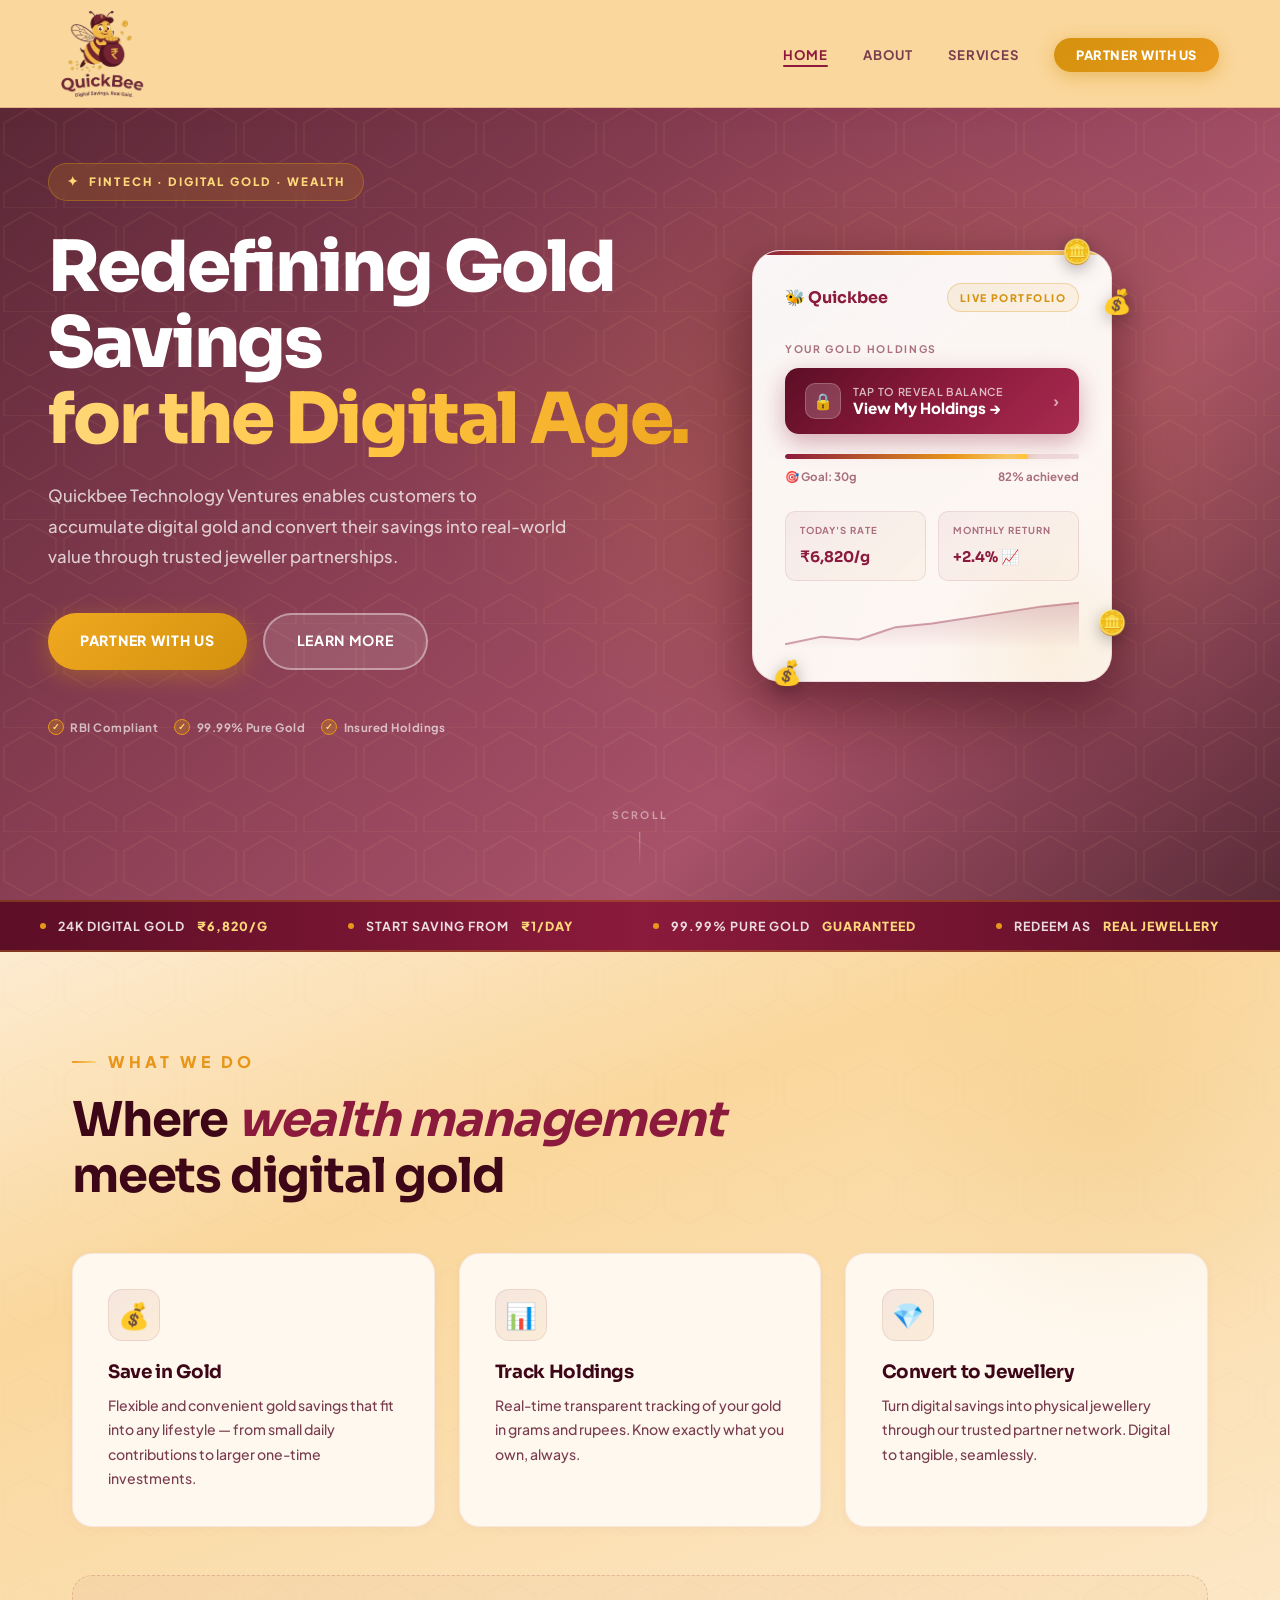
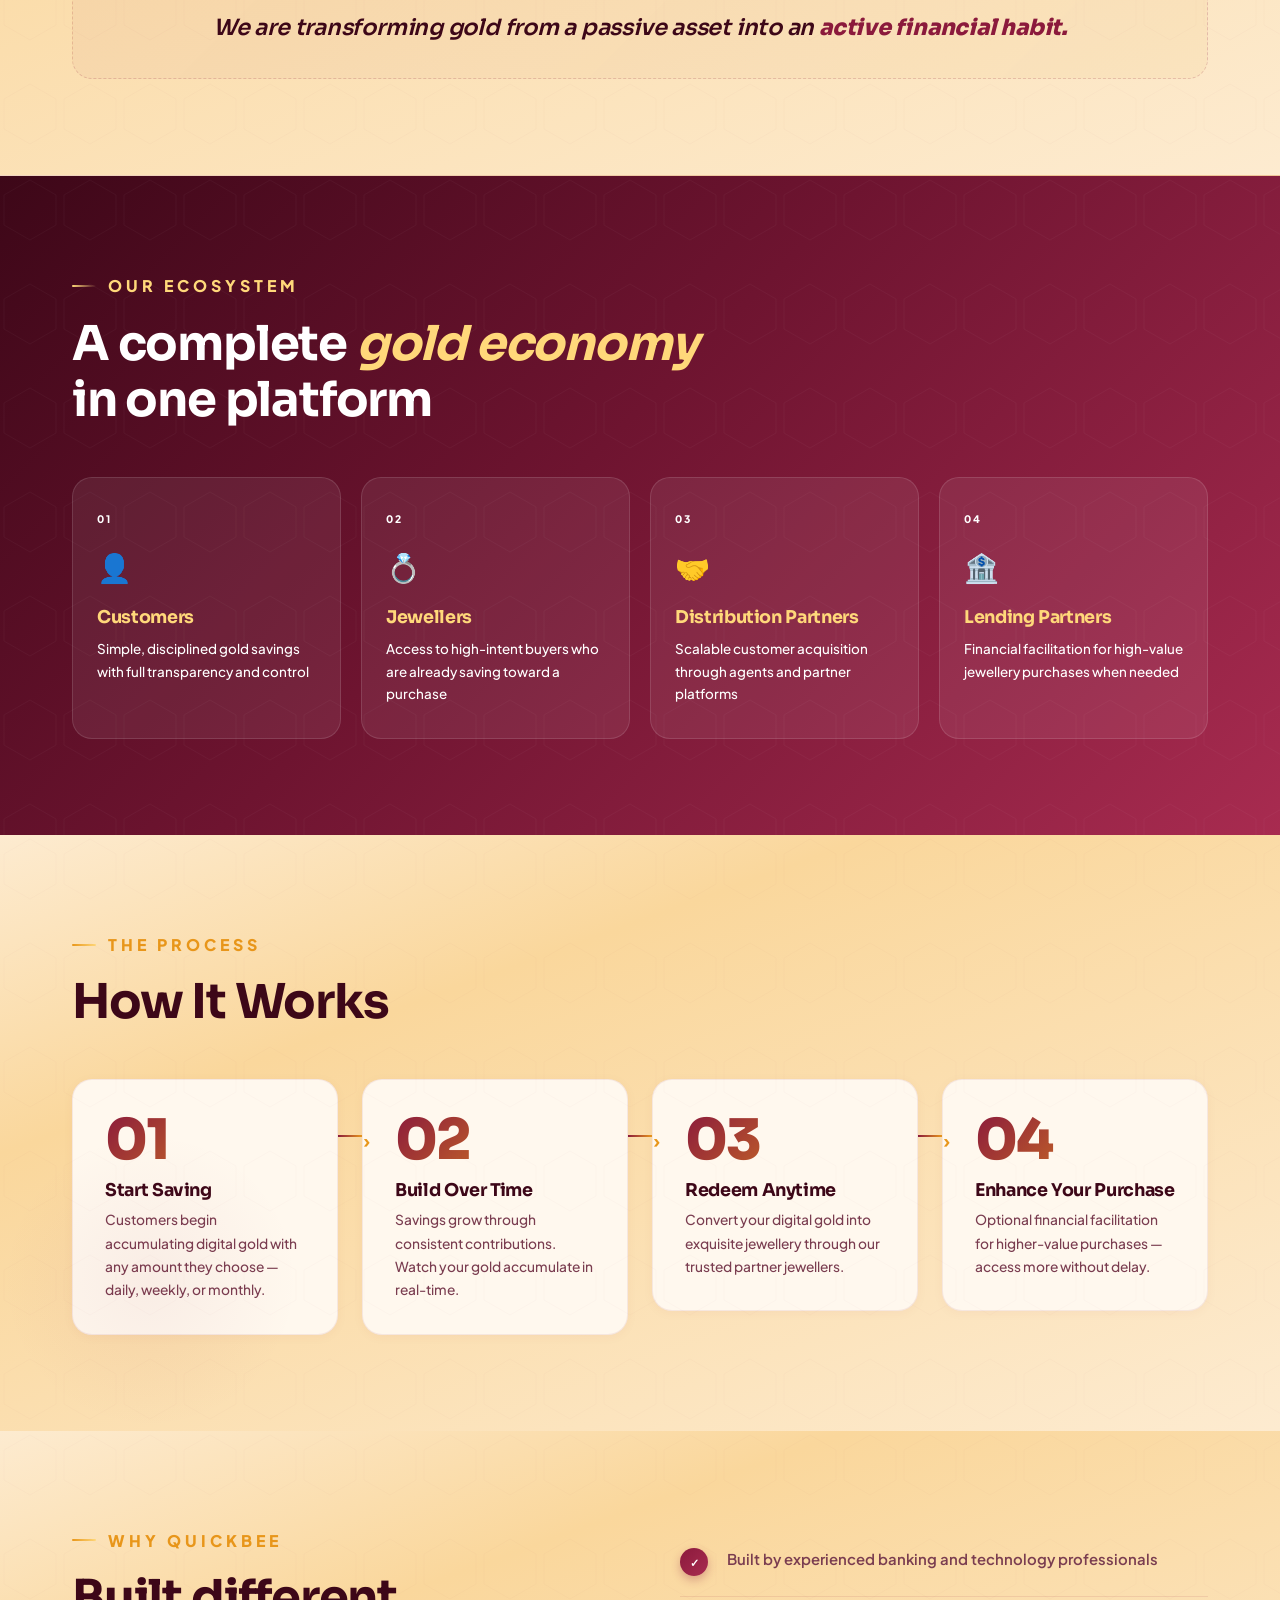
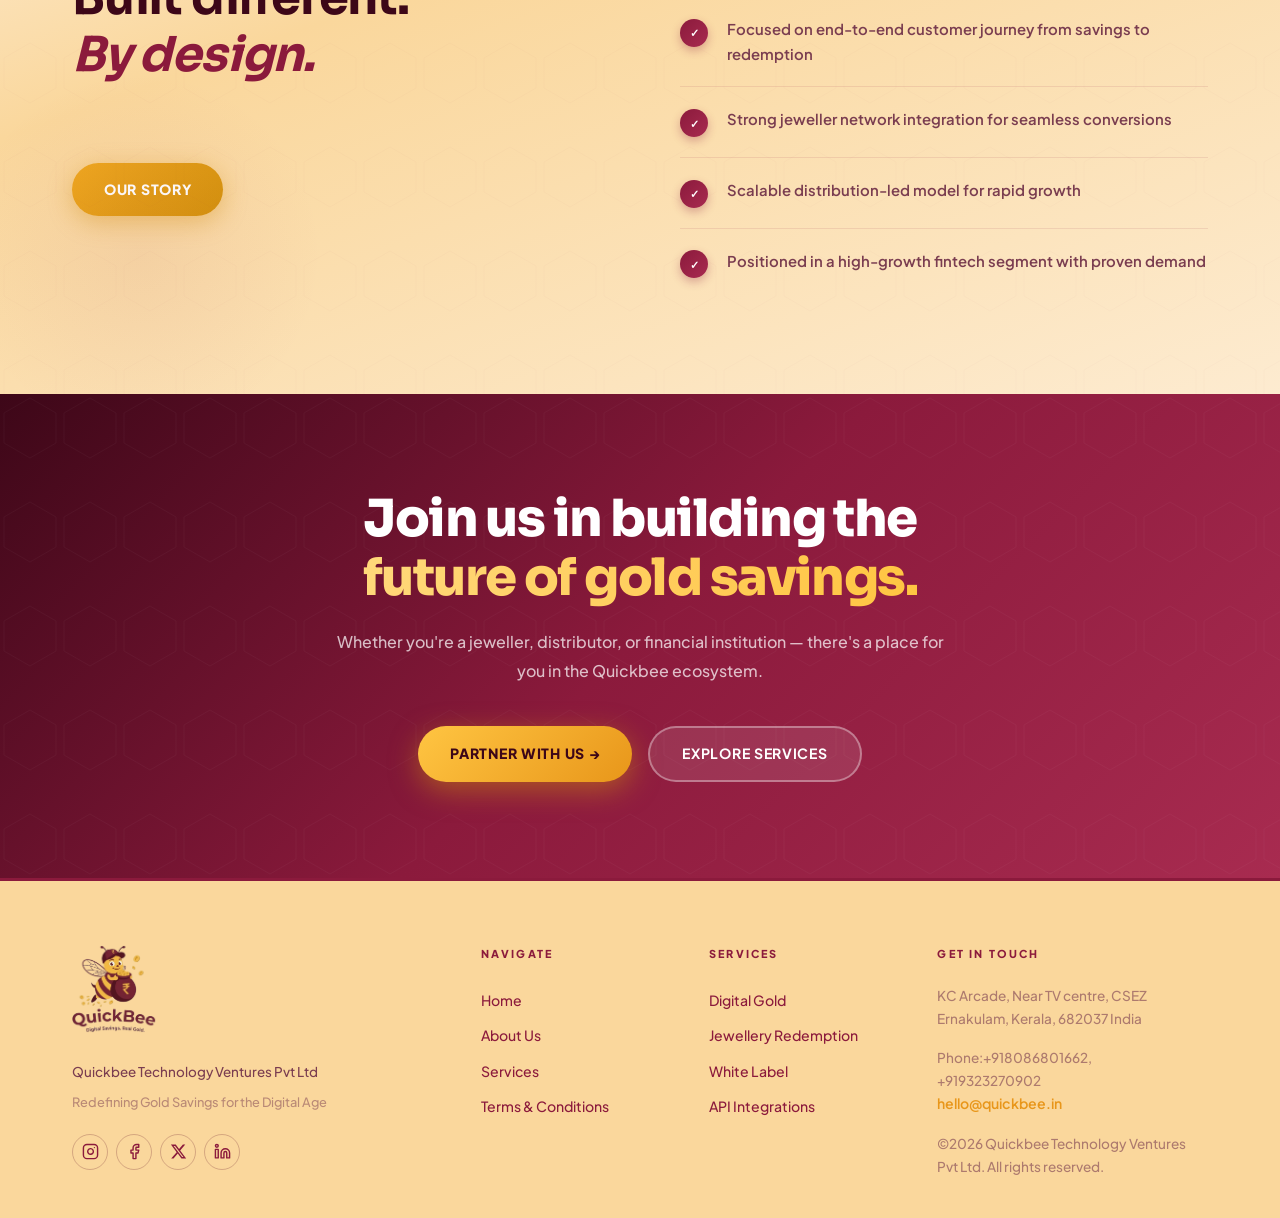
==== commit 9fadaf7f: "Add files via upload" ====
--- a/index.html
+++ b/index.html
@@ -20,7 +20,7 @@
     <li><a href="index.html" class="active">Home</a></li>
     <li><a href="about.html">About</a></li>
     <li><a href="services.html">Services</a></li>
-    <li><a href="team.html">Team</a></li>
+    <!--<li><a href="team.html">Team</a></li>-->
     <li><a href="#contact" class="nav-cta">Partner With Us</a></li>
   </ul>
   <button class="hamburger" id="hamburger">
@@ -52,7 +52,7 @@
       <div class="trust-badge"><span class="dot">✓</span> 99.99% Pure Gold</div>
       <div class="trust-badge"><span class="dot">✓</span> Insured Holdings</div>
     </div>
-    <div class="hero-stats reveal">
+   <!-- <div class="hero-stats reveal">
       <div class="stat">
         <span class="stat-num">10,000+</span>
         <span class="stat-label">Active Savers</span>
@@ -67,7 +67,7 @@
         <span class="stat-num">500+</span>
         <span class="stat-label">Jeweller Partners</span>
       </div>
-    </div>
+    </div>-->
   </div>
 
   <div class="hero-visual reveal">
@@ -190,7 +190,7 @@
 </section>
 
 <!-- NUMBERS -->
-<section class="numbers-section">
+<!--<section class="numbers-section">
   <div class="container">
     <div class="numbers-grid">
       <div class="number-item reveal">
@@ -211,13 +211,13 @@
       </div>
     </div>
   </div>
-</section>
+</section>-->
 
 
 <!-- ECOSYSTEM -->
 <section class="ecosystem">
   <div class="container">
-    <div class="section-label reveal" style="color: var(--gold-light)">Our Ecosystem</div>
+    <div class="section-label reveal" >Our Ecosystem</div>
     <h2 class="section-title reveal" style="color: #fff">
       A complete <em>gold economy</em><br/>in one platform
     </h2>
@@ -326,7 +326,7 @@
 
 <!-- CTA BANNER -->
 <!-- TESTIMONIALS -->
-<section class="testimonials section-pad">
+<!--<section class="testimonials section-pad">
   <div class="container">
     <div class="section-label">What People Say</div>
     <h2 class="section-title">Trusted by savers<br/>across India</h2>
@@ -366,7 +366,7 @@
       </div>
     </div>
   </div>
-</section>
+</section>-->
 
 
 <section class="cta-banner" id="contact">
@@ -378,8 +378,13 @@
     <h2 class="reveal">Join us in building the<br/><em>future of gold savings.</em></h2>
     <p class="reveal">Whether you're a jeweller, distributor, or financial institution — there's a place for you in the Quickbee ecosystem.</p>
     <div class="cta-actions reveal">
-      <a href="mailto:hello@quickbee.in" class="btn-gold">Partner With Us →</a>
-      <a href="services.html" class="btn-outline-light">Explore Services</a>
+<a
+  class="btn-gold"
+  target="_self"
+  href="mailto:hello@quickbee.in?subject=Partnership%20Enquiry%20-%20Quickbee&body=Hi%20Quickbee%20Team%2C%0A%0AI%20am%20interested%20in%20partnering%20with%20Quickbee.%0A%0AName%3A%20%0AOrganisation%3A%20%0APhone%3A%20%0AType%20of%20Partnership%3A%20%0A%0AThank%20you."
+>
+  Partner With Us →
+</a>      <a href="services.html" class="btn-outline-light">Explore Services</a>
     </div>
   </div>
 </section>
@@ -393,13 +398,29 @@
 </a>
       <p>Quickbee Technology Ventures Pvt Ltd</p>
       <p style="margin-top:0.5rem; font-size:0.8rem; opacity:0.5">Redefining Gold Savings for the Digital Age</p>
+      <div class="footer-social">
+        <a href="" target="_blank" rel="noopener" aria-label="Instagram">
+          <svg xmlns="http://www.w3.org/2000/svg" width="17" height="17" viewBox="0 0 24 24" fill="none" stroke="currentColor" stroke-width="2" stroke-linecap="round" stroke-linejoin="round"><rect x="2" y="2" width="20" height="20" rx="5" ry="5"/><path d="M16 11.37A4 4 0 1 1 12.63 8 4 4 0 0 1 16 11.37z"/><line x1="17.5" y1="6.5" x2="17.51" y2="6.5"/></svg>
+        </a>
+        <a href="" target="_blank" rel="noopener" aria-label="Facebook">
+          <svg xmlns="http://www.w3.org/2000/svg" width="17" height="17" viewBox="0 0 24 24" fill="none" stroke="currentColor" stroke-width="2" stroke-linecap="round" stroke-linejoin="round"><path d="M18 2h-3a5 5 0 0 0-5 5v3H7v4h3v8h4v-8h3l1-4h-4V7a1 1 0 0 1 1-1h3z"/></svg>
+        </a>
+        <a href="" target="_blank" rel="noopener" aria-label="X (Twitter)">
+          <svg xmlns="http://www.w3.org/2000/svg" width="17" height="17" viewBox="0 0 24 24" fill="currentColor"><path d="M18.244 2.25h3.308l-7.227 8.26 8.502 11.24H16.17l-5.214-6.817L4.99 21.75H1.68l7.73-8.835L1.254 2.25H8.08l4.713 6.231zm-1.161 17.52h1.833L7.084 4.126H5.117z"/></svg>
+        </a>
+        <a href="" target="_blank" rel="noopener" aria-label="LinkedIn">
+          <svg xmlns="http://www.w3.org/2000/svg" width="17" height="17" viewBox="0 0 24 24" fill="none" stroke="currentColor" stroke-width="2" stroke-linecap="round" stroke-linejoin="round"><path d="M16 8a6 6 0 0 1 6 6v7h-4v-7a2 2 0 0 0-2-2 2 2 0 0 0-2 2v7h-4v-7a6 6 0 0 1 6-6z"/><rect x="2" y="9" width="4" height="12"/><circle cx="4" cy="4" r="2"/></svg>
+        </a>
+       
+      </div>
     </div>
     <div class="footer-links">
       <h4>Navigate</h4>
       <a href="index.html">Home</a>
       <a href="about.html">About Us</a>
       <a href="services.html">Services</a>
-      <a href="team.html">Team</a>
+      <a href="terms.html">Terms &amp; Conditions</a>
+      <!-- <a href="team.html">Team</a> -->
     </div>
     <div class="footer-links">
       <h4>Services</h4>
--- a/styles.css
+++ b/styles.css
@@ -1,3 +1,5 @@
+/* QUICKBEE CSS — VERSION 4 — MOBILE RESPONSIVE FIX */
+
 /* ============================================================
    QUICKBEE — Premium Redesign
    Fonts: Plus Jakarta Sans (body) + Sora (display)
@@ -53,6 +55,13 @@
   font-weight: 400;
   line-height: 1.7;
   overflow-x: hidden;
+}
+/* ============================================================
+   MOBILE-FIRST CRITICAL OVERRIDES — runs early to prevent flash
+   ============================================================ */
+@media (max-width: 900px) {
+  .nav-links { display: none !important; }
+  .hamburger { display: flex !important; }
 }
 
 img { max-width: 100%; display: block; }
@@ -86,7 +95,7 @@
   display: flex;
   align-items: center;
   justify-content: space-between;
-  padding: 0.6rem 3rem;
+  padding: 0.6rem 3.8rem;
   transition: var(--transition);
 background: #FAD79C;
 border-bottom: 1px solid rgba(139,26,60,0.2);
@@ -106,13 +115,13 @@
 .nav-logo-img {
   height: 88px;
   width: auto;
-  max-width: 200px;
+  max-width: 160px;
   object-fit: contain;
   transition: height 0.3s ease;
 }
 
 .nav.scrolled .nav-logo-img {
-  height: 80px;
+  height: 88px;
 }
 
 .nav-logo {
@@ -180,11 +189,18 @@
   background: none;
   border: none;
   cursor: pointer;
-  padding: 4px;
-}
+  padding: 8px;
+  min-width: 44px;
+  min-height: 44px;
+  align-items: center;
+  justify-content: center;
+  border-radius: 8px;
+  transition: background var(--transition);
+}
+.hamburger:hover { background: rgba(139,26,60,0.08); }
 .hamburger span {
   display: block;
-  width: 24px;
+  width: 26px;
   height: 2.5px;
   background: var(--maroon);
   border-radius: 2px;
@@ -284,7 +300,7 @@
    ============================================================ */
 .section-label {
   font-family: 'Plus Jakarta Sans', sans-serif;
-  font-size: 0.7rem;
+  font-size: 1rem;
   font-weight: 800;
   letter-spacing: 0.25em;
   text-transform: uppercase;
@@ -322,7 +338,7 @@
   align-items: center;
   position: relative;
   overflow: hidden;
-  padding: 9rem 3rem 6rem;
+  padding: 7rem 3rem 5rem;
   gap: 4rem;
   max-width: 100%;
 }
@@ -363,7 +379,7 @@
   background-image: url('https://images.unsplash.com/photo-1610375461246-83df859d849d?w=1800&q=80') !important;
   background-size: cover !important;
   background-position: center !important;
-  background-attachment: fixed !important;
+  background-attachment: scroll !important;
   opacity: 1 !important;
   z-index: 0 !important;
   transform: scale(1.05);
@@ -977,7 +993,7 @@
 }
 
 .wwd-card {
-  background: #fff;
+  background: #FFF8EE;
   border: 1.5px solid rgba(139,26,60,0.08);
   border-radius: var(--radius-lg);
   padding: 2.2rem;
@@ -1158,7 +1174,7 @@
   font-size: 0.65rem;
   font-weight: 800;
   letter-spacing: 0.16em;
-  color: rgba(255,255,255,0.3);
+  color: #fff;
   margin-bottom: 1rem;
 }
 .eco-icon {
@@ -1171,7 +1187,7 @@
   margin-bottom: 0.65rem;
   font-weight: 700;
 }
-.eco-card p { font-size: 0.84rem; color: rgba(255,255,255,0.6); line-height: 1.7; font-weight: 500; }
+.eco-card p { font-size: 0.84rem; color: #fff; line-height: 1.7; font-weight: 500; }
 
 /* ============================================================
    HOW IT WORKS
@@ -1210,7 +1226,7 @@
 .step {
   flex: 1;
   padding: 2rem;
-  background: #fff;
+  background: #FFF8EE;
   border: 1.5px solid rgba(139,26,60,0.08);
   border-radius: var(--radius-lg);
   transition: all var(--transition);
@@ -1531,6 +1547,33 @@
   margin-bottom: 1rem;
 }
 
+.footer-social {
+  display: flex;
+  gap: 8px;
+  margin-top: 1.25rem;
+  flex-wrap: wrap;
+}
+
+.footer-social a {
+  display: flex;
+  align-items: center;
+  justify-content: center;
+  width: 36px;
+  height: 36px;
+  border-radius: 50%;
+  border: 1.5px solid rgba(100, 20, 40, 0.25);
+  color: var(--maroon);
+  transition: background 0.2s, color 0.2s, border-color 0.2s, transform 0.2s;
+  text-decoration: none;
+}
+
+.footer-social a:hover {
+  background: var(--maroon);
+  border-color: var(--maroon);
+  color: #FAD79C;
+  transform: translateY(-2px);
+}
+
 /* ============================================================
    INNER PAGE HERO
    ============================================================ */
@@ -1571,7 +1614,7 @@
   font-weight: 500;
 }
 
-.page-hero .section-label { color: var(--gold-pale); }
+.page-hero .section-label { color: var(--gold-pale); font-size:1rem; }
 .page-hero .section-label::before { background: linear-gradient(90deg, var(--gold-pale), transparent); }
 
 /* ============================================================
@@ -1582,7 +1625,7 @@
 .about-text p strong { color: var(--maroon); }
 
 .highlight-card {
-  background: #fff;
+  background: #FFF8EE;
   border: 1.5px solid rgba(139,26,60,0.1);
   border-radius: var(--radius-lg);
   padding: 2.5rem;
@@ -1620,7 +1663,7 @@
 }
 .vm-grid { display: grid; grid-template-columns: 1fr 1fr; gap: 2rem; }
 .vm-card {
-  background: #fff;
+  background: #FFF8EE;
   border: 1.5px solid rgba(139,26,60,0.08);
   border-radius: var(--radius-lg);
   padding: 3rem;
@@ -1718,7 +1761,7 @@
   align-items: start;
 }
 .service-block:last-child { border-bottom: none; }
-.service-block.alt { background: #fff; border-radius: var(--radius-lg); padding: 3rem; margin: 0 -1rem; }
+.service-block.alt { background: #FFF8EE;; border-radius: var(--radius-lg); padding: 3rem; margin: 0 -1rem; }
 
 .sb-header { display: flex; flex-direction: column; gap: 1.25rem; }
 .sb-icon-wrap {
@@ -1757,7 +1800,7 @@
 .team-card {
   display: grid; grid-template-columns: auto 1fr;
   gap: 3rem; padding: 3.5rem;
-  background: #fff;
+  background: #FFF8EE;
   border: 1.5px solid rgba(139,26,60,0.08);
   border-radius: var(--radius-lg);
   margin-bottom: 2rem;
@@ -1833,7 +1876,7 @@
 .strength-grid { display: grid; grid-template-columns: repeat(4, 1fr); gap: 1.5rem; margin-top: 3rem; }
 .strength-item {
   padding: 2rem; border: 1.5px solid rgba(139,26,60,0.08);
-  border-radius: var(--radius-lg); background: #fff;
+  border-radius: var(--radius-lg); background: #FFF8EE;
   transition: all var(--transition); transition-delay: var(--delay, 0s);
   box-shadow: 0 2px 12px rgba(139,26,60,0.03);
 }
@@ -1842,7 +1885,7 @@
 .strength-item h3 { font-size: 1.05rem; color: var(--maroon); margin-bottom: 0.75rem; font-weight: 700; }
 .strength-item p { font-size: 0.84rem; color: var(--text-muted); line-height: 1.65; font-weight: 500; }
 
-.team-closing { .team-closing { background: linear-gradient(160deg, #fdebd0 0%, #fad79c 30%, #fdebd0 100%);
+.team-closing { background: linear-gradient(160deg, #fdebd0 0%, #fad79c 30%, #fdebd0 100%);
  border-top: 1px solid rgba(139,26,60,0.08); text-align: center; }
 .closing-statement p { font-family: 'Sora', sans-serif; font-size: 1.2rem; font-style: italic; color: var(--text-muted); margin-bottom: 0.5rem; }
 .closing-statement h2 { font-size: clamp(1.8rem, 3.5vw, 3rem); color: var(--maroon-deep); line-height: 1.25; letter-spacing: -0.02em; }
@@ -1853,71 +1896,207 @@
 .mobile-menu {
   display: none;
   position: fixed; top: 0; left: 0; right: 0; bottom: 0;
-  background: rgba(30,8,8,0.97);
-  z-index: 99;
+  background: rgba(30,8,8,0.98);
+  z-index: 9999;
   flex-direction: column; align-items: center; justify-content: center;
   gap: 2rem;
+  animation: menuFadeIn 0.25s ease;
+}
+@keyframes menuFadeIn {
+  from { opacity: 0; transform: translateY(-12px); }
+  to   { opacity: 1; transform: translateY(0); }
 }
 .mobile-menu.open { display: flex; }
 .mobile-menu a {
   font-family: 'Sora', sans-serif;
-  font-size: 2.4rem; color: rgba(255,255,255,0.65);
+  font-size: 2rem; color: rgba(255,255,255,0.75);
   font-weight: 700; transition: color var(--transition);
-}
-.mobile-menu a:hover { color: var(--gold-pale); }
+  letter-spacing: 0.04em;
+}
+.mobile-menu a:hover,
+.mobile-menu a:active { color: var(--gold-pale); }
+.mobile-menu .mobile-cta {
+  margin-top: 0.5rem;
+  background: linear-gradient(135deg, var(--gold-bright) 0%, var(--gold) 100%);
+  color: #fff !important;
+  padding: 0.8rem 2.2rem;
+  border-radius: 50px;
+  font-size: 1rem !important;
+  font-weight: 800 !important;
+  letter-spacing: 0.05em;
+}
 .mobile-close {
-  position: absolute; top: 1.5rem; right: 2rem;
-  background: none; border: none;
-  color: rgba(255,255,255,0.6); font-size: 2rem; cursor: pointer;
-}
+  position: absolute; top: 1.5rem; right: 1.5rem;
+  background: rgba(255,255,255,0.08); border: none;
+  color: rgba(255,255,255,0.7); font-size: 1.6rem; cursor: pointer;
+  width: 44px; height: 44px; border-radius: 50%;
+  display: flex; align-items: center; justify-content: center;
+  transition: background var(--transition);
+}
+.mobile-close:hover { background: rgba(255,255,255,0.16); }
 
 /* ============================================================
    RESPONSIVE
    ============================================================ */
+
+/* --- 1100px: tablet landscape --- */
 @media (max-width: 1100px) {
   .eco-grid { grid-template-columns: repeat(2, 1fr); }
   .steps { flex-direction: column; }
   .step-connector { display: none; }
   .approach-grid { grid-template-columns: repeat(2, 1fr); }
   .numbers-grid { grid-template-columns: repeat(2, 1fr); }
+  .number-item { border-right: none; border-bottom: 1px solid rgba(255,255,255,0.1); }
+  .number-item:nth-child(odd) { border-right: 1px solid rgba(255,255,255,0.1); }
+  .number-item:last-child { border-bottom: none; }
   .testi-grid { grid-template-columns: repeat(2, 1fr); }
-}
-
+  .footer-grid { grid-template-columns: 2fr 1fr 1fr; gap: 2rem; }
+}
+
+/* --- 900px: tablet portrait / large phone --- */
 @media (max-width: 900px) {
-  .nav { padding: 0.75rem 1.5rem; }
-  .nav-links { display: none; }
-  .hamburger { display: flex; }
-
-  .hero { flex-direction: column; padding: 7.5rem 1.5rem 4rem; gap: 3rem; }
-  .hero-visual { flex: none; width: 100%; max-width: 400px; margin: 0 auto; }
+  .nav { padding: 0.5rem 1.25rem; }
+.nav-logo-img { height: 72px; }
+.nav.scrolled .nav-logo-img { height: 64px; }
+  .nav-links { display: none !important; }
+  .hamburger { display: flex !important; }
+  .hero { flex-direction: column; padding: 6rem 1.5rem 3.5rem; gap: 2.5rem; overflow: hidden; }
+  .hero-visual { flex: none; width: 100%; max-width: 420px; margin: 0 auto; }
+  .hero-ctas { margin-bottom: 2rem; }
+  .hero-trust { gap: 0.75rem; margin-bottom: 1.5rem; }
+  .hero-stats { gap: 1.5rem; padding-top: 1.5rem; }
+
+  .page-hero { padding: 7rem 0 3.5rem; }
+  .page-hero h1 { font-size: clamp(2.2rem, 6vw, 3.5rem); }
 
   .wwd-grid { grid-template-columns: 1fr; }
+  .wwd-statement { padding: 1.5rem; }
+  .wwd-statement p { font-size: 1.1rem; }
   .why-container { grid-template-columns: 1fr; gap: 3rem; }
+  .eco-grid { grid-template-columns: 1fr 1fr; }
+  .numbers-section { padding: 3rem 0; }
+  .testi-grid { grid-template-columns: 1fr; }
+  .cta-banner { padding: 4rem 0; }
+
   .about-intro { grid-template-columns: 1fr; gap: 3rem; }
+  .highlight-card blockquote { font-size: 1.15rem; }
   .vm-grid { grid-template-columns: 1fr; }
+  .vm-card h3 { font-size: 1.3rem; }
   .approach-grid { grid-template-columns: 1fr 1fr; }
   .road-content { grid-template-columns: 1fr; gap: 3rem; }
+
   .service-block { grid-template-columns: 1fr; gap: 1.5rem; }
   .service-block.alt { padding: 2rem; margin: 0; }
+  .sb-header h2 { font-size: 1.35rem; }
+
   .team-card { grid-template-columns: 1fr; gap: 1.5rem; }
+  .tc-avatar { margin: 0 auto; }
+  .tc-name { font-size: 1.65rem; }
+  .tc-meta { flex-wrap: wrap; gap: 0.5rem; }
   .strength-grid { grid-template-columns: repeat(2, 1fr); }
+
   .footer-grid { grid-template-columns: 1fr 1fr; gap: 2rem; }
-  .testi-grid { grid-template-columns: 1fr; }
+  .footer .nav-logo-img { height: 52px; }
+
   .container { padding: 0 1.5rem; }
   .section-pad { padding: 4rem 0; }
-  .eco-grid { grid-template-columns: 1fr 1fr; }
-}
-
+}
+
+/* --- 600px: phone --- */
 @media (max-width: 600px) {
-  .hero-stats { flex-wrap: wrap; gap: 1rem; }
+  /* NAV — compact so hero content isn't buried under a huge logo */
+  .nav { padding: 0.4rem 1rem; }
+  .nav-logo-img { height: 72px; }
+.nav.scrolled .nav-logo-img { height: 56px; }
+
+
+  /* HERO — tight top padding matching ~60px nav height */
+  .hero { padding: 5.5rem 1rem 3rem; gap: 2rem; }
+  .hero-title { font-size: 2rem; line-height: 1.1; }
+  .hero-sub { font-size: 0.93rem; line-height: 1.7; }
+  .hero-badge { font-size: 0.68rem; padding: 0.4rem 0.9rem; margin-bottom: 1.25rem; }
+  .hero-ctas { flex-direction: column; align-items: stretch; gap: 0.75rem; margin-bottom: 1.75rem; }
+  .hero-ctas .btn-gold,
+  .hero-ctas .btn-outline { text-align: center; justify-content: center; }
+  .hero-trust { gap: 0.6rem; margin-bottom: 1.25rem; }
+  .trust-badge { font-size: 0.68rem; }
+  .hero-stats { flex-wrap: wrap; gap: 1rem; padding-top: 1.25rem; }
   .stat-divider { display: none; }
-  .eco-grid { grid-template-columns: 1fr; }
-  .approach-grid { grid-template-columns: 1fr; }
-  .strength-grid { grid-template-columns: 1fr; }
-  .footer-grid { grid-template-columns: 1fr; }
-  .hero-ctas { flex-direction: column; }
-  .cta-actions { flex-direction: column; align-items: center; }
-  .hero-title { font-size: 2.6rem; }
+  .stat-num { font-size: 0.95rem; }
+  .hero-visual { max-width: 100%; }
+  .gold-card { padding: 1.25rem; }
+  .gc-view-text span:last-child { font-size: 0.82rem; }
+
+  .page-hero { padding: 5.5rem 0 2.5rem; }
+  .page-hero h1 { font-size: clamp(1.9rem, 7vw, 2.6rem); }
+  .page-hero p { font-size: 0.93rem; }
+
+  .section-title { font-size: 1.7rem; }
+  .ticker-item { padding: 0 1.5rem; font-size: 0.72rem; }
+
+  .wwd-statement { padding: 1.25rem 1rem; }
+  .wwd-statement p { font-size: 1rem; }
+
   .numbers-grid { grid-template-columns: repeat(2, 1fr); }
   .number-item { border-right: none; border-bottom: 1px solid rgba(255,255,255,0.1); }
-}
+  .number-item:nth-child(odd) { border-right: 1px solid rgba(255,255,255,0.1); }
+  .number-item:last-child { border-bottom: none; }
+  .numbers-section { padding: 2.5rem 0; }
+
+  .eco-grid { grid-template-columns: 1fr; }
+  .step { padding: 1.5rem; }
+  .why-item { gap: 0.85rem; }
+
+  .cta-banner { padding: 3rem 0; }
+  .cta-banner h2 { font-size: 1.75rem; }
+  .cta-actions { flex-direction: column; align-items: center; }
+  .cta-actions a { width: 100%; text-align: center; justify-content: center; }
+
+  .testi-card { padding: 1.5rem; }
+
+  .vm-card { padding: 2rem; }
+  .vm-card h3 { font-size: 1.2rem; }
+  .highlight-card { padding: 1.5rem; }
+  .highlight-card blockquote { font-size: 1rem; }
+  .approach-grid { grid-template-columns: 1fr; }
+
+  .sb-header h2 { font-size: 1.2rem; }
+  .service-block { padding: 2rem 0; }
+  .service-block.alt { padding: 1.5rem; }
+
+  .team-card { padding: 2rem 1.25rem; }
+  .tc-name { font-size: 1.4rem; }
+  .tc-meta { gap: 0.4rem; }
+  .strength-grid { grid-template-columns: 1fr; }
+  .strength-item { padding: 1.5rem; }
+
+  .footer-grid { grid-template-columns: 1fr; }
+  .footer .nav-logo-img { height: 64px; }
+  .footer { padding: 3rem 0 2rem; }
+
+  .container { padding: 0 1rem; }
+  .section-pad { padding: 3rem 0; }
+  .btn-gold, .btn-outline, .btn-outline-light { font-size: 0.82rem; padding: 0.8rem 1.5rem; }
+}
+
+/* --- 380px: very small phones (Galaxy A, iPhone SE) --- */
+@media (max-width: 380px) {
+  .nav { padding: 0.35rem 0.75rem; }
+  .nav-logo-img { height: 58px; }
+.nav.scrolled .nav-logo-img { height: 50px; }
+  .hero { padding: 4.75rem 0.75rem 2.5rem; gap: 1.75rem; }
+  .hero-title { font-size: 1.75rem; }
+  .hero-badge { font-size: 0.6rem; letter-spacing: 0.1em; }
+  .section-title { font-size: 1.5rem; }
+  .page-hero h1 { font-size: 1.75rem; }
+  .page-hero { padding: 5rem 0 2rem; }
+  .gold-card { padding: 1rem; }
+  .gc-mini-stats { grid-template-columns: 1fr; }
+  .tc-name { font-size: 1.25rem; }
+  .footer .nav-logo-img { height: 58px; }
+  .numbers-grid { grid-template-columns: 1fr; }
+  .number-item { border-right: none !important; }
+  .wwd-card { padding: 1.5rem; }
+  .eco-card { padding: 1.5rem 1rem; }
+  .team-card { padding: 1.5rem 1rem; }
+}
